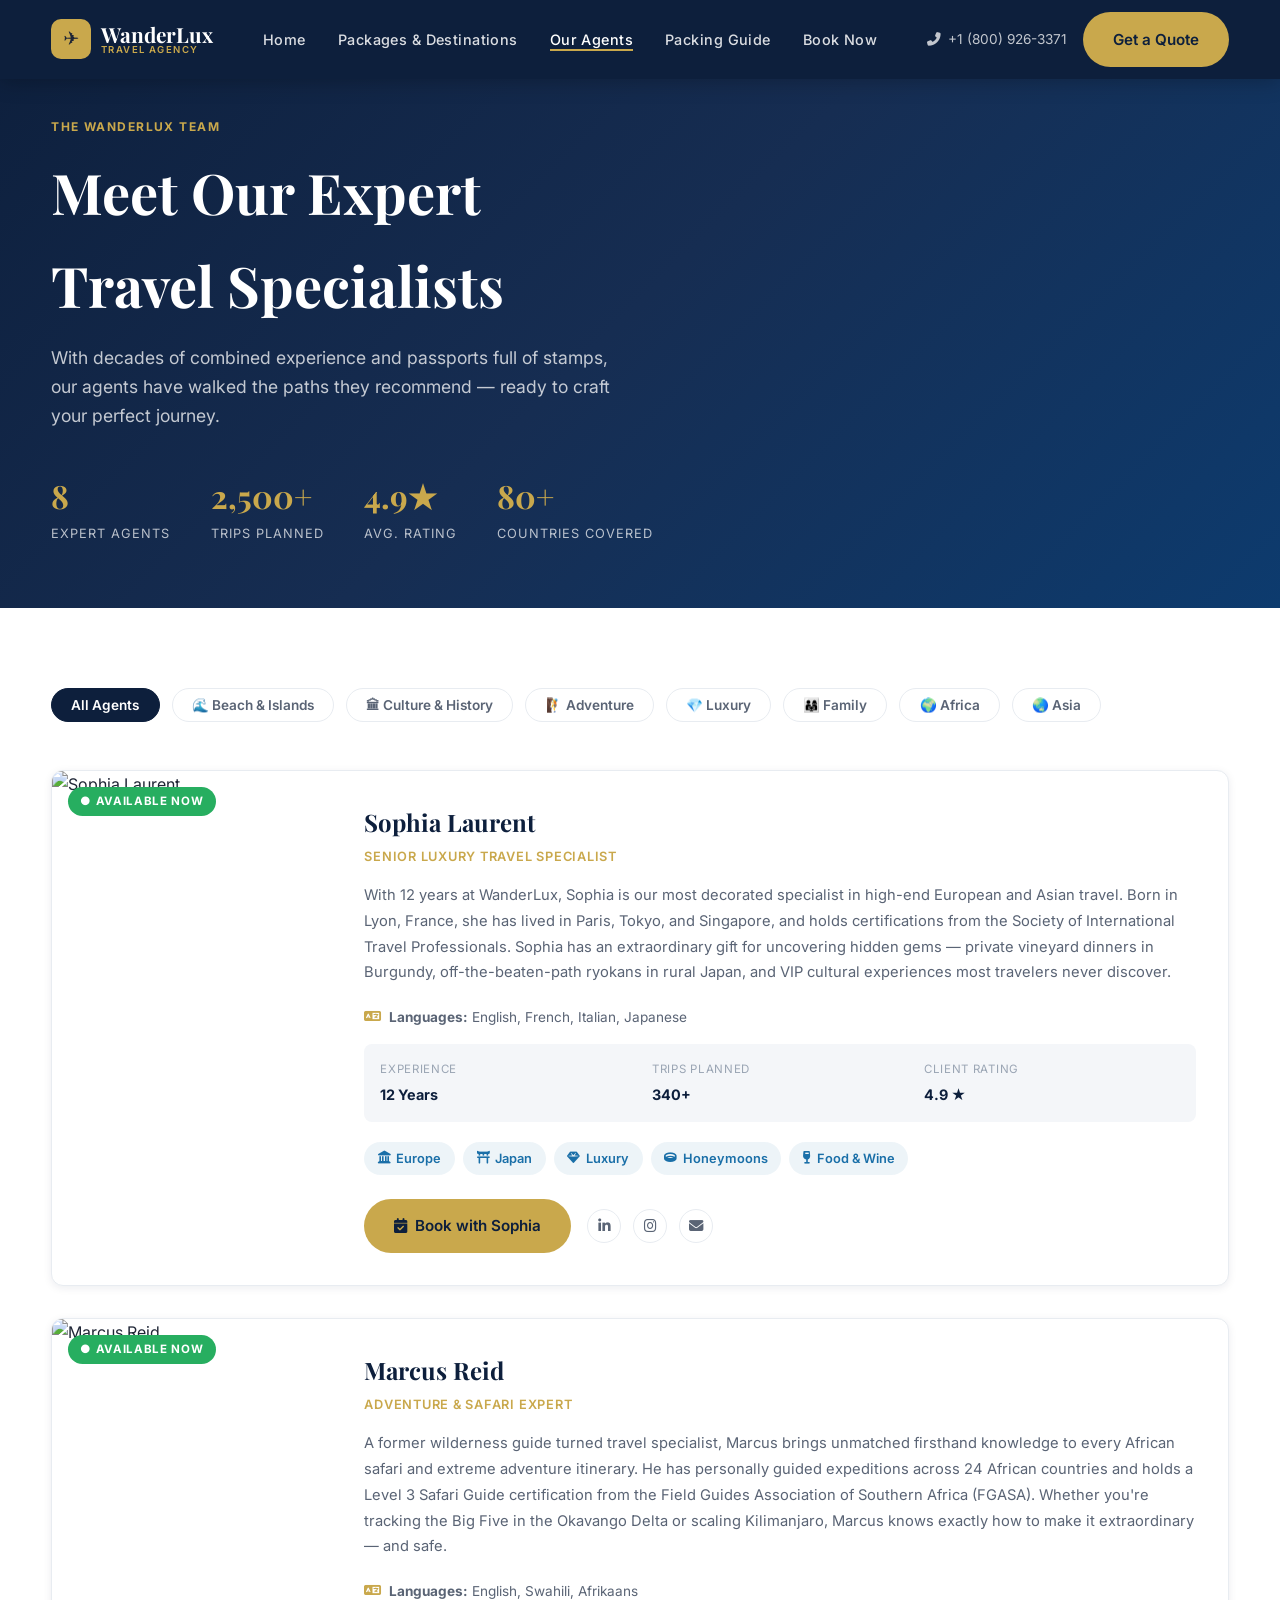
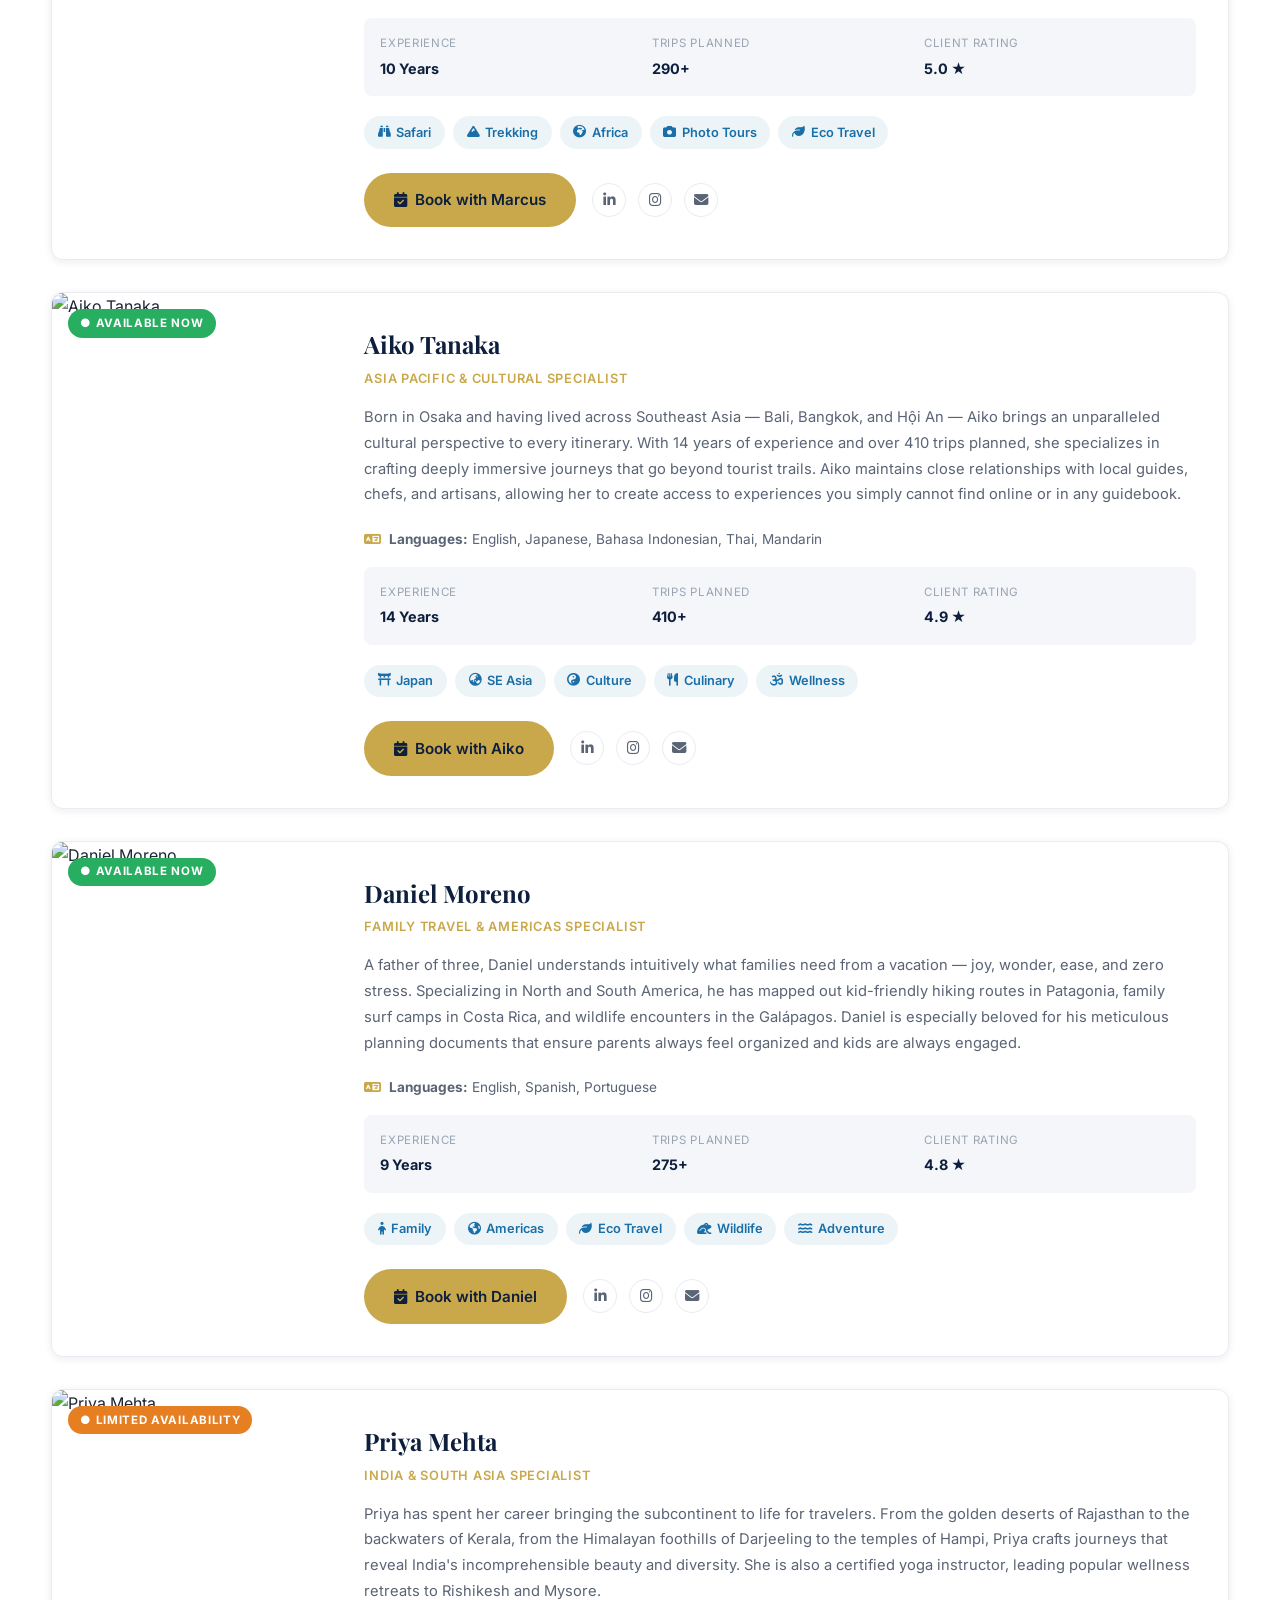
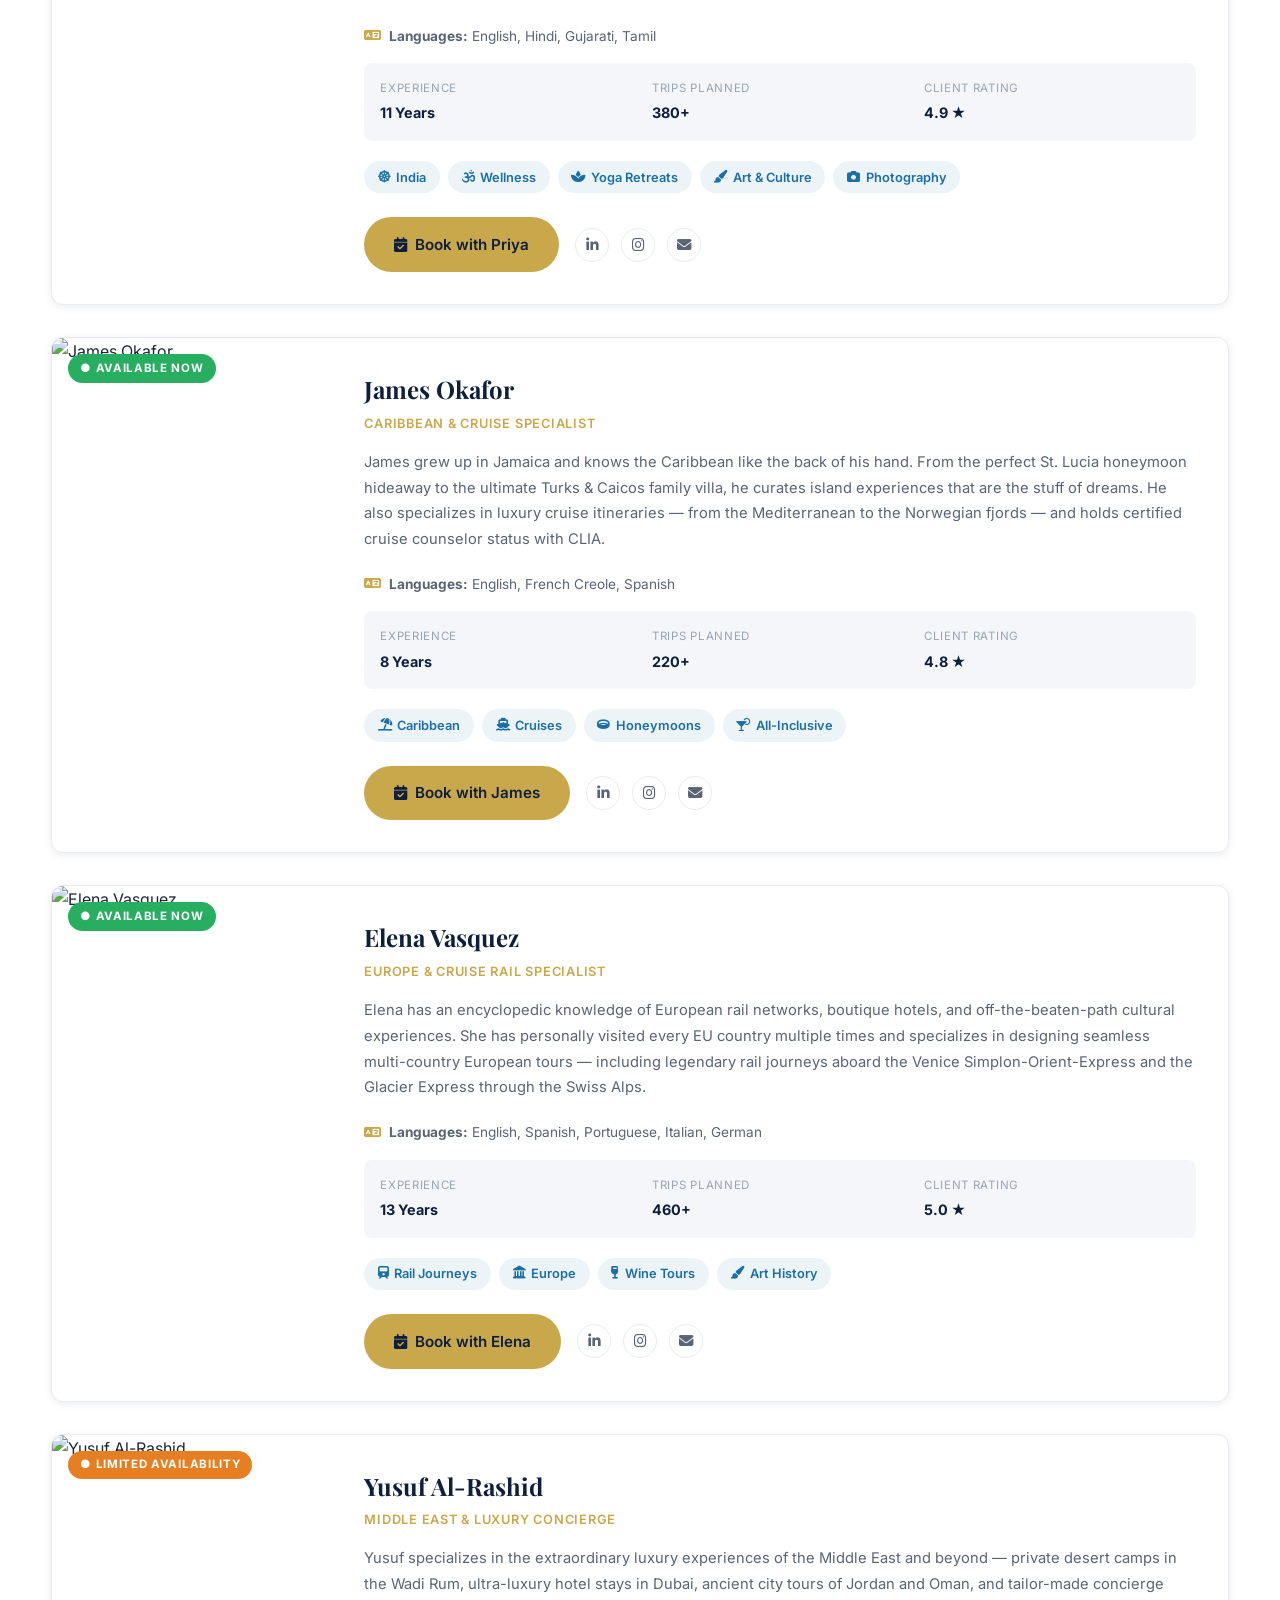
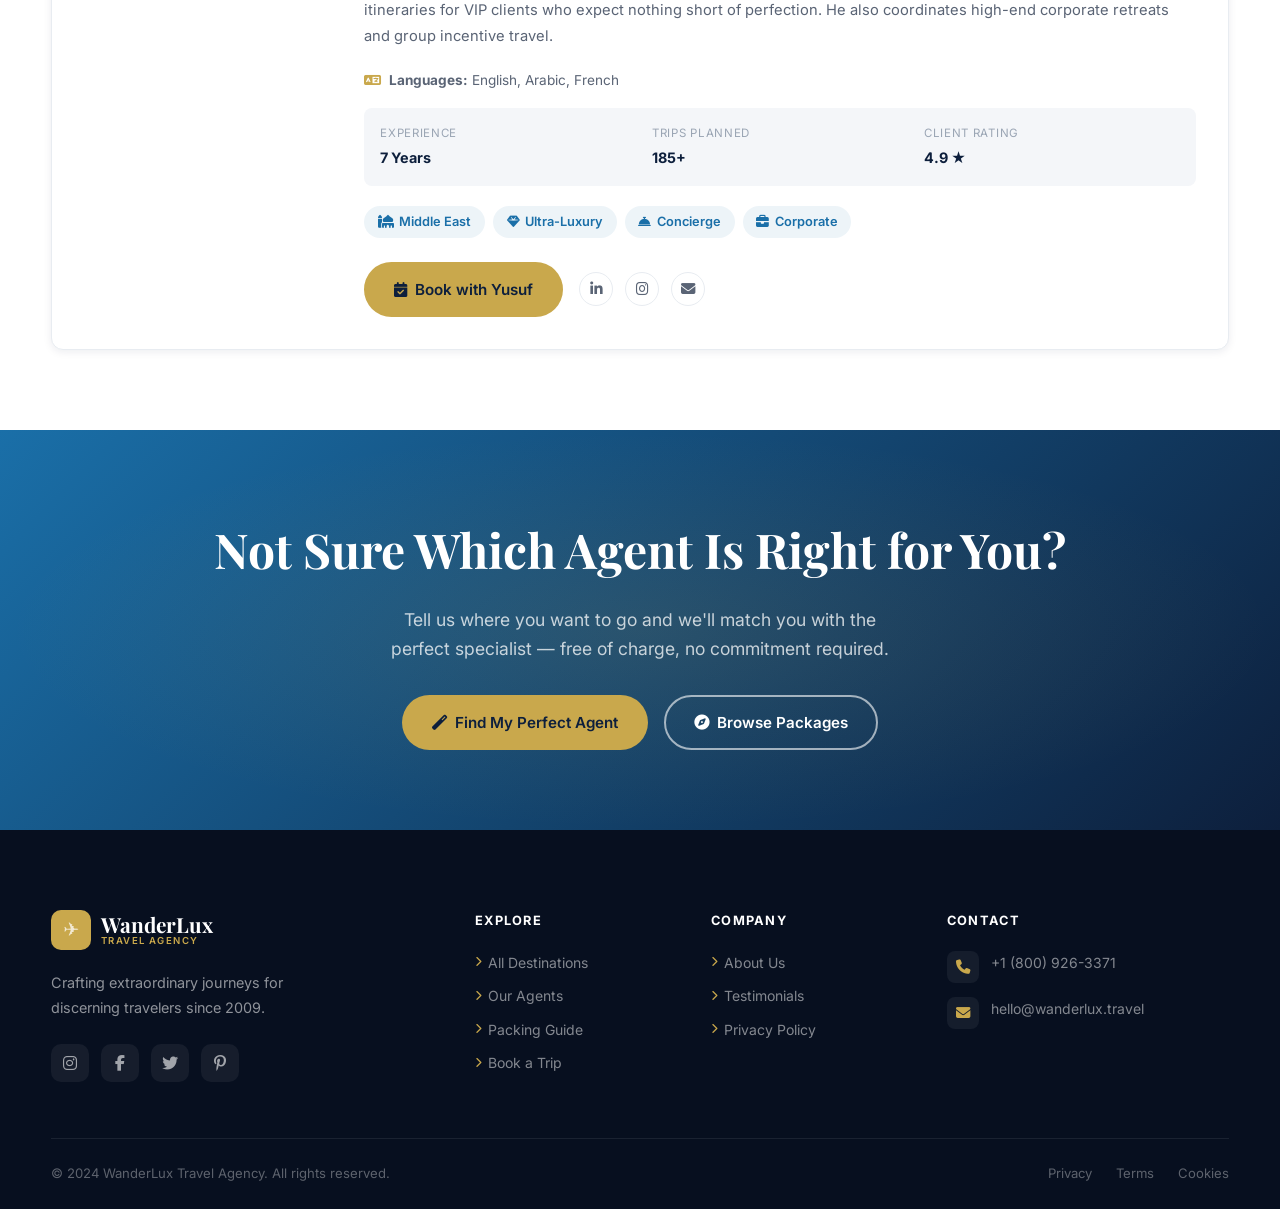
==== agents.html @ d0628a48 "Create agents.html" ====
<!DOCTYPE html>
<html lang="en">
<head>
  <meta charset="UTF-8" />
  <meta name="viewport" content="width=device-width, initial-scale=1.0" />
  <title>Our Travel Agents — WanderLux Travel</title>
  <link rel="preconnect" href="https://fonts.googleapis.com" />
  <link rel="preconnect" href="https://fonts.gstatic.com" crossorigin />
  <link href="https://fonts.googleapis.com/css2?family=Playfair+Display:wght@600;700;800&family=Inter:wght@400;500;600;700&display=swap" rel="stylesheet" />
  <link rel="stylesheet" href="https://cdnjs.cloudflare.com/ajax/libs/font-awesome/6.5.0/css/all.min.css" />
  <link rel="stylesheet" href="styles.css" />
  <style>
    .agents-page-hero {
      background: linear-gradient(135deg, var(--navy) 0%, var(--navy-mid) 50%, #0d3b6e 100%);
      padding: 7rem 0 4rem;
      position: relative;
      overflow: hidden;
    }
    .agents-page-hero::before {
      content: '';
      position: absolute;
      inset: 0;
      background: url('https://images.unsplash.com/photo-1529156069898-49953e39b3ac?w=1800&q=40') center/cover;
      opacity: .08;
    }
    .agents-page-hero .container { position: relative; z-index: 2; }
    .agents-page-hero h1 {
      font-family: var(--font-head);
      font-size: clamp(2.2rem, 5vw, 3.5rem);
      color: var(--white);
      margin-bottom: .75rem;
    }
    .agents-page-hero p {
      color: rgba(255,255,255,.75);
      font-size: 1.1rem;
      max-width: 560px;
    }
    .agent-card-full {
      background: var(--white);
      border-radius: var(--radius);
      overflow: hidden;
      box-shadow: var(--shadow-sm);
      border: 1px solid var(--gray-200);
      display: grid;
      grid-template-columns: 280px 1fr;
      transition: var(--transition);
    }
    .agent-card-full:hover {
      box-shadow: var(--shadow-lg);
      border-color: transparent;
    }
    .agent-card-img {
      position: relative;
      overflow: hidden;
    }
    .agent-card-img img {
      width: 100%;
      height: 100%;
      object-fit: cover;
    }
    .agent-card-img .availability {
      position: absolute;
      top: 1rem;
      left: 1rem;
      background: #27ae60;
      color: var(--white);
      font-size: .72rem;
      font-weight: 700;
      padding: .3rem .75rem;
      border-radius: 50px;
      letter-spacing: .06em;
      text-transform: uppercase;
    }
    .agent-card-content {
      padding: 2rem;
      display: flex;
      flex-direction: column;
    }
    .agent-card-content .agent-name {
      font-family: var(--font-head);
      font-size: 1.5rem;
      color: var(--navy);
      margin-bottom: .2rem;
      text-align: left;
    }
    .agent-card-content .agent-role {
      text-align: left;
      margin-bottom: 1rem;
    }
    .agent-bio-full {
      font-size: .92rem;
      color: var(--gray-600);
      line-height: 1.75;
      margin-bottom: 1.25rem;
      flex: 1;
    }
    .agent-details {
      display: grid;
      grid-template-columns: repeat(3, 1fr);
      gap: 1rem;
      background: var(--gray-100);
      border-radius: var(--radius-sm);
      padding: 1rem;
      margin-bottom: 1.25rem;
    }
    .agent-detail .key {
      font-size: .72rem;
      color: var(--gray-400);
      text-transform: uppercase;
      letter-spacing: .06em;
      margin-bottom: .2rem;
    }
    .agent-detail .val {
      font-size: .9rem;
      font-weight: 700;
      color: var(--navy);
    }
    .agent-specialties {
      display: flex;
      flex-wrap: wrap;
      gap: .5rem;
      margin-bottom: 1.5rem;
    }
    .agent-specialty {
      display: flex;
      align-items: center;
      gap: .35rem;
      background: rgba(26,111,168,.08);
      color: var(--ocean);
      font-size: .8rem;
      font-weight: 600;
      padding: .35rem .85rem;
      border-radius: 50px;
    }
    .agent-actions {
      display: flex;
      gap: 1rem;
      align-items: center;
    }
    .agents-full-grid {
      display: flex;
      flex-direction: column;
      gap: 2rem;
    }
    .agent-languages {
      display: flex;
      align-items: center;
      gap: .5rem;
      font-size: .85rem;
      color: var(--gray-600);
      margin-bottom: 1rem;
    }
    .agent-languages i { color: var(--gold); }
    @media (max-width: 768px) {
      .agent-card-full { grid-template-columns: 1fr; }
      .agent-card-img { height: 240px; }
      .agent-details { grid-template-columns: repeat(2, 1fr); }
    }
  </style>
</head>
<body>

  <!-- NAV -->
  <nav id="navbar" class="scrolled">
    <div class="container">
      <div class="nav-inner">
        <a href="index.html" class="nav-logo">
          <div class="logo-icon">✈</div>
          <div class="logo-text">WanderLux <span>Travel Agency</span></div>
        </a>
        <ul class="nav-links" id="navLinks">
          <li><a href="index.html">Home</a></li>
          <li><a href="packages.html">Packages & Destinations</a></li>
          <li><a href="agents.html" class="active">Our Agents</a></li>
          <li><a href="packing-guide.html">Packing Guide</a></li>
          <li><a href="booking.html">Book Now</a></li>
        </ul>
        <div class="nav-cta">
          <span class="nav-phone"><i class="fas fa-phone-alt"></i> +1 (800) 926-3371</span>
          <a href="booking.html" class="btn btn-primary">Get a Quote</a>
        </div>
        <button class="hamburger" id="hamburger"><span></span><span></span><span></span></button>
      </div>
    </div>
  </nav>

  <!-- HERO -->
  <div class="agents-page-hero">
    <div class="container">
      <span class="section-label">The WanderLux Team</span>
      <h1>Meet Our Expert<br />Travel Specialists</h1>
      <p>With decades of combined experience and passports full of stamps, our agents have walked the paths they recommend — ready to craft your perfect journey.</p>
      <div style="display:flex; gap:2.5rem; margin-top:2.5rem; flex-wrap:wrap;">
        <div style="color:var(--white);">
          <div style="font-family:var(--font-head);font-size:2rem;font-weight:700;color:var(--gold);">8</div>
          <div style="font-size:.8rem;opacity:.7;text-transform:uppercase;letter-spacing:.08em;">Expert Agents</div>
        </div>
        <div style="color:var(--white);">
          <div style="font-family:var(--font-head);font-size:2rem;font-weight:700;color:var(--gold);">2,500+</div>
          <div style="font-size:.8rem;opacity:.7;text-transform:uppercase;letter-spacing:.08em;">Trips Planned</div>
        </div>
        <div style="color:var(--white);">
          <div style="font-family:var(--font-head);font-size:2rem;font-weight:700;color:var(--gold);">4.9★</div>
          <div style="font-size:.8rem;opacity:.7;text-transform:uppercase;letter-spacing:.08em;">Avg. Rating</div>
        </div>
        <div style="color:var(--white);">
          <div style="font-family:var(--font-head);font-size:2rem;font-weight:700;color:var(--gold);">80+</div>
          <div style="font-size:.8rem;opacity:.7;text-transform:uppercase;letter-spacing:.08em;">Countries Covered</div>
        </div>
      </div>
    </div>
  </div>

  <!-- AGENTS CONTENT -->
  <div class="page-content">
    <div class="container">

      <!-- Filter bar -->
      <div class="dest-filters" style="margin-bottom:3rem;">
        <button class="filter-btn active">All Agents</button>
        <button class="filter-btn">🌊 Beach & Islands</button>
        <button class="filter-btn">🏛 Culture & History</button>
        <button class="filter-btn">🧗 Adventure</button>
        <button class="filter-btn">💎 Luxury</button>
        <button class="filter-btn">👨‍👩‍👧 Family</button>
        <button class="filter-btn">🌍 Africa</button>
        <button class="filter-btn">🌏 Asia</button>
      </div>

      <div class="agents-full-grid">

        <!-- Agent 1: Sophia -->
        <div class="agent-card-full">
          <div class="agent-card-img">
            <img src="https://images.unsplash.com/photo-1580489944761-15a19d654956?w=500&q=80" alt="Sophia Laurent" loading="lazy" />
            <span class="availability">● Available Now</span>
          </div>
          <div class="agent-card-content">
            <h3 class="agent-name">Sophia Laurent</h3>
            <p class="agent-role">Senior Luxury Travel Specialist</p>
            <p class="agent-bio-full">
              With 12 years at WanderLux, Sophia is our most decorated specialist in high-end European and Asian travel. Born in Lyon, France, she has lived in Paris, Tokyo, and Singapore, and holds certifications from the Society of International Travel Professionals. Sophia has an extraordinary gift for uncovering hidden gems — private vineyard dinners in Burgundy, off-the-beaten-path ryokans in rural Japan, and VIP cultural experiences most travelers never discover.
            </p>
            <div class="agent-languages">
              <i class="fas fa-language"></i>
              <span><strong>Languages:</strong> English, French, Italian, Japanese</span>
            </div>
            <div class="agent-details">
              <div class="agent-detail"><div class="key">Experience</div><div class="val">12 Years</div></div>
              <div class="agent-detail"><div class="key">Trips Planned</div><div class="val">340+</div></div>
              <div class="agent-detail"><div class="key">Client Rating</div><div class="val">4.9 ★</div></div>
            </div>
            <div class="agent-specialties">
              <span class="agent-specialty"><i class="fas fa-landmark"></i> Europe</span>
              <span class="agent-specialty"><i class="fas fa-torii-gate"></i> Japan</span>
              <span class="agent-specialty"><i class="fas fa-gem"></i> Luxury</span>
              <span class="agent-specialty"><i class="fas fa-ring"></i> Honeymoons</span>
              <span class="agent-specialty"><i class="fas fa-wine-glass"></i> Food & Wine</span>
            </div>
            <div class="agent-actions">
              <a href="booking.html" class="btn btn-primary"><i class="fas fa-calendar-check"></i> Book with Sophia</a>
              <div class="agent-socials">
                <button class="social-btn"><i class="fab fa-linkedin-in"></i></button>
                <button class="social-btn"><i class="fab fa-instagram"></i></button>
                <button class="social-btn"><i class="fas fa-envelope"></i></button>
              </div>
            </div>
          </div>
        </div>

        <!-- Agent 2: Marcus -->
        <div class="agent-card-full">
          <div class="agent-card-img">
            <img src="https://images.unsplash.com/photo-1507003211169-0a1dd7228f2d?w=500&q=80" alt="Marcus Reid" loading="lazy" />
            <span class="availability">● Available Now</span>
          </div>
          <div class="agent-card-content">
            <h3 class="agent-name">Marcus Reid</h3>
            <p class="agent-role">Adventure & Safari Expert</p>
            <p class="agent-bio-full">
              A former wilderness guide turned travel specialist, Marcus brings unmatched firsthand knowledge to every African safari and extreme adventure itinerary. He has personally guided expeditions across 24 African countries and holds a Level 3 Safari Guide certification from the Field Guides Association of Southern Africa (FGASA). Whether you're tracking the Big Five in the Okavango Delta or scaling Kilimanjaro, Marcus knows exactly how to make it extraordinary — and safe.
            </p>
            <div class="agent-languages">
              <i class="fas fa-language"></i>
              <span><strong>Languages:</strong> English, Swahili, Afrikaans</span>
            </div>
            <div class="agent-details">
              <div class="agent-detail"><div class="key">Experience</div><div class="val">10 Years</div></div>
              <div class="agent-detail"><div class="key">Trips Planned</div><div class="val">290+</div></div>
              <div class="agent-detail"><div class="key">Client Rating</div><div class="val">5.0 ★</div></div>
            </div>
            <div class="agent-specialties">
              <span class="agent-specialty"><i class="fas fa-binoculars"></i> Safari</span>
              <span class="agent-specialty"><i class="fas fa-mountain"></i> Trekking</span>
              <span class="agent-specialty"><i class="fas fa-globe-africa"></i> Africa</span>
              <span class="agent-specialty"><i class="fas fa-camera"></i> Photo Tours</span>
              <span class="agent-specialty"><i class="fas fa-leaf"></i> Eco Travel</span>
            </div>
            <div class="agent-actions">
              <a href="booking.html" class="btn btn-primary"><i class="fas fa-calendar-check"></i> Book with Marcus</a>
              <div class="agent-socials">
                <button class="social-btn"><i class="fab fa-linkedin-in"></i></button>
                <button class="social-btn"><i class="fab fa-instagram"></i></button>
                <button class="social-btn"><i class="fas fa-envelope"></i></button>
              </div>
            </div>
          </div>
        </div>

        <!-- Agent 3: Aiko -->
        <div class="agent-card-full">
          <div class="agent-card-img">
            <img src="https://images.unsplash.com/photo-1534528741775-53994a69daeb?w=500&q=80" alt="Aiko Tanaka" loading="lazy" />
            <span class="availability">● Available Now</span>
          </div>
          <div class="agent-card-content">
            <h3 class="agent-name">Aiko Tanaka</h3>
            <p class="agent-role">Asia Pacific & Cultural Specialist</p>
            <p class="agent-bio-full">
              Born in Osaka and having lived across Southeast Asia — Bali, Bangkok, and Hội An — Aiko brings an unparalleled cultural perspective to every itinerary. With 14 years of experience and over 410 trips planned, she specializes in crafting deeply immersive journeys that go beyond tourist trails. Aiko maintains close relationships with local guides, chefs, and artisans, allowing her to create access to experiences you simply cannot find online or in any guidebook.
            </p>
            <div class="agent-languages">
              <i class="fas fa-language"></i>
              <span><strong>Languages:</strong> English, Japanese, Bahasa Indonesian, Thai, Mandarin</span>
            </div>
            <div class="agent-details">
              <div class="agent-detail"><div class="key">Experience</div><div class="val">14 Years</div></div>
              <div class="agent-detail"><div class="key">Trips Planned</div><div class="val">410+</div></div>
              <div class="agent-detail"><div class="key">Client Rating</div><div class="val">4.9 ★</div></div>
            </div>
            <div class="agent-specialties">
              <span class="agent-specialty"><i class="fas fa-torii-gate"></i> Japan</span>
              <span class="agent-specialty"><i class="fas fa-globe-asia"></i> SE Asia</span>
              <span class="agent-specialty"><i class="fas fa-yin-yang"></i> Culture</span>
              <span class="agent-specialty"><i class="fas fa-utensils"></i> Culinary</span>
              <span class="agent-specialty"><i class="fas fa-om"></i> Wellness</span>
            </div>
            <div class="agent-actions">
              <a href="booking.html" class="btn btn-primary"><i class="fas fa-calendar-check"></i> Book with Aiko</a>
              <div class="agent-socials">
                <button class="social-btn"><i class="fab fa-linkedin-in"></i></button>
                <button class="social-btn"><i class="fab fa-instagram"></i></button>
                <button class="social-btn"><i class="fas fa-envelope"></i></button>
              </div>
            </div>
          </div>
        </div>

        <!-- Agent 4: Daniel -->
        <div class="agent-card-full">
          <div class="agent-card-img">
            <img src="https://images.unsplash.com/photo-1500648767791-00dcc994a43e?w=500&q=80" alt="Daniel Moreno" loading="lazy" />
            <span class="availability">● Available Now</span>
          </div>
          <div class="agent-card-content">
            <h3 class="agent-name">Daniel Moreno</h3>
            <p class="agent-role">Family Travel & Americas Specialist</p>
            <p class="agent-bio-full">
              A father of three, Daniel understands intuitively what families need from a vacation — joy, wonder, ease, and zero stress. Specializing in North and South America, he has mapped out kid-friendly hiking routes in Patagonia, family surf camps in Costa Rica, and wildlife encounters in the Galápagos. Daniel is especially beloved for his meticulous planning documents that ensure parents always feel organized and kids are always engaged.
            </p>
            <div class="agent-languages">
              <i class="fas fa-language"></i>
              <span><strong>Languages:</strong> English, Spanish, Portuguese</span>
            </div>
            <div class="agent-details">
              <div class="agent-detail"><div class="key">Experience</div><div class="val">9 Years</div></div>
              <div class="agent-detail"><div class="key">Trips Planned</div><div class="val">275+</div></div>
              <div class="agent-detail"><div class="key">Client Rating</div><div class="val">4.8 ★</div></div>
            </div>
            <div class="agent-specialties">
              <span class="agent-specialty"><i class="fas fa-child"></i> Family</span>
              <span class="agent-specialty"><i class="fas fa-globe-americas"></i> Americas</span>
              <span class="agent-specialty"><i class="fas fa-leaf"></i> Eco Travel</span>
              <span class="agent-specialty"><i class="fas fa-frog"></i> Wildlife</span>
              <span class="agent-specialty"><i class="fas fa-water"></i> Adventure</span>
            </div>
            <div class="agent-actions">
              <a href="booking.html" class="btn btn-primary"><i class="fas fa-calendar-check"></i> Book with Daniel</a>
              <div class="agent-socials">
                <button class="social-btn"><i class="fab fa-linkedin-in"></i></button>
                <button class="social-btn"><i class="fab fa-instagram"></i></button>
                <button class="social-btn"><i class="fas fa-envelope"></i></button>
              </div>
            </div>
          </div>
        </div>

        <!-- Agent 5: Priya -->
        <div class="agent-card-full">
          <div class="agent-card-img">
            <img src="https://images.unsplash.com/photo-1489424731084-a5d8b219a5bb?w=500&q=80" alt="Priya Mehta" loading="lazy" />
            <span class="availability" style="background:#e67e22;">● Limited Availability</span>
          </div>
          <div class="agent-card-content">
            <h3 class="agent-name">Priya Mehta</h3>
            <p class="agent-role">India & South Asia Specialist</p>
            <p class="agent-bio-full">
              Priya has spent her career bringing the subcontinent to life for travelers. From the golden deserts of Rajasthan to the backwaters of Kerala, from the Himalayan foothills of Darjeeling to the temples of Hampi, Priya crafts journeys that reveal India's incomprehensible beauty and diversity. She is also a certified yoga instructor, leading popular wellness retreats to Rishikesh and Mysore.
            </p>
            <div class="agent-languages">
              <i class="fas fa-language"></i>
              <span><strong>Languages:</strong> English, Hindi, Gujarati, Tamil</span>
            </div>
            <div class="agent-details">
              <div class="agent-detail"><div class="key">Experience</div><div class="val">11 Years</div></div>
              <div class="agent-detail"><div class="key">Trips Planned</div><div class="val">380+</div></div>
              <div class="agent-detail"><div class="key">Client Rating</div><div class="val">4.9 ★</div></div>
            </div>
            <div class="agent-specialties">
              <span class="agent-specialty"><i class="fas fa-dharmachakra"></i> India</span>
              <span class="agent-specialty"><i class="fas fa-om"></i> Wellness</span>
              <span class="agent-specialty"><i class="fas fa-spa"></i> Yoga Retreats</span>
              <span class="agent-specialty"><i class="fas fa-paint-brush"></i> Art & Culture</span>
              <span class="agent-specialty"><i class="fas fa-camera"></i> Photography</span>
            </div>
            <div class="agent-actions">
              <a href="booking.html" class="btn btn-primary"><i class="fas fa-calendar-check"></i> Book with Priya</a>
              <div class="agent-socials">
                <button class="social-btn"><i class="fab fa-linkedin-in"></i></button>
                <button class="social-btn"><i class="fab fa-instagram"></i></button>
                <button class="social-btn"><i class="fas fa-envelope"></i></button>
              </div>
            </div>
          </div>
        </div>

        <!-- Agent 6: James -->
        <div class="agent-card-full">
          <div class="agent-card-img">
            <img src="https://images.unsplash.com/photo-1506794778202-cad84cf45f1d?w=500&q=80" alt="James Okafor" loading="lazy" />
            <span class="availability">● Available Now</span>
          </div>
          <div class="agent-card-content">
            <h3 class="agent-name">James Okafor</h3>
            <p class="agent-role">Caribbean & Cruise Specialist</p>
            <p class="agent-bio-full">
              James grew up in Jamaica and knows the Caribbean like the back of his hand. From the perfect St. Lucia honeymoon hideaway to the ultimate Turks & Caicos family villa, he curates island experiences that are the stuff of dreams. He also specializes in luxury cruise itineraries — from the Mediterranean to the Norwegian fjords — and holds certified cruise counselor status with CLIA.
            </p>
            <div class="agent-languages">
              <i class="fas fa-language"></i>
              <span><strong>Languages:</strong> English, French Creole, Spanish</span>
            </div>
            <div class="agent-details">
              <div class="agent-detail"><div class="key">Experience</div><div class="val">8 Years</div></div>
              <div class="agent-detail"><div class="key">Trips Planned</div><div class="val">220+</div></div>
              <div class="agent-detail"><div class="key">Client Rating</div><div class="val">4.8 ★</div></div>
            </div>
            <div class="agent-specialties">
              <span class="agent-specialty"><i class="fas fa-umbrella-beach"></i> Caribbean</span>
              <span class="agent-specialty"><i class="fas fa-ship"></i> Cruises</span>
              <span class="agent-specialty"><i class="fas fa-ring"></i> Honeymoons</span>
              <span class="agent-specialty"><i class="fas fa-cocktail"></i> All-Inclusive</span>
            </div>
            <div class="agent-actions">
              <a href="booking.html" class="btn btn-primary"><i class="fas fa-calendar-check"></i> Book with James</a>
              <div class="agent-socials">
                <button class="social-btn"><i class="fab fa-linkedin-in"></i></button>
                <button class="social-btn"><i class="fab fa-instagram"></i></button>
                <button class="social-btn"><i class="fas fa-envelope"></i></button>
              </div>
            </div>
          </div>
        </div>

        <!-- Agent 7: Elena -->
        <div class="agent-card-full">
          <div class="agent-card-img">
            <img src="https://images.unsplash.com/photo-1544005313-94ddf0286df2?w=500&q=80" alt="Elena Vasquez" loading="lazy" />
            <span class="availability">● Available Now</span>
          </div>
          <div class="agent-card-content">
            <h3 class="agent-name">Elena Vasquez</h3>
            <p class="agent-role">Europe & Cruise Rail Specialist</p>
            <p class="agent-bio-full">
              Elena has an encyclopedic knowledge of European rail networks, boutique hotels, and off-the-beaten-path cultural experiences. She has personally visited every EU country multiple times and specializes in designing seamless multi-country European tours — including legendary rail journeys aboard the Venice Simplon-Orient-Express and the Glacier Express through the Swiss Alps.
            </p>
            <div class="agent-languages">
              <i class="fas fa-language"></i>
              <span><strong>Languages:</strong> English, Spanish, Portuguese, Italian, German</span>
            </div>
            <div class="agent-details">
              <div class="agent-detail"><div class="key">Experience</div><div class="val">13 Years</div></div>
              <div class="agent-detail"><div class="key">Trips Planned</div><div class="val">460+</div></div>
              <div class="agent-detail"><div class="key">Client Rating</div><div class="val">5.0 ★</div></div>
            </div>
            <div class="agent-specialties">
              <span class="agent-specialty"><i class="fas fa-train"></i> Rail Journeys</span>
              <span class="agent-specialty"><i class="fas fa-landmark"></i> Europe</span>
              <span class="agent-specialty"><i class="fas fa-wine-glass"></i> Wine Tours</span>
              <span class="agent-specialty"><i class="fas fa-paint-brush"></i> Art History</span>
            </div>
            <div class="agent-actions">
              <a href="booking.html" class="btn btn-primary"><i class="fas fa-calendar-check"></i> Book with Elena</a>
              <div class="agent-socials">
                <button class="social-btn"><i class="fab fa-linkedin-in"></i></button>
                <button class="social-btn"><i class="fab fa-instagram"></i></button>
                <button class="social-btn"><i class="fas fa-envelope"></i></button>
              </div>
            </div>
          </div>
        </div>

        <!-- Agent 8: Yusuf -->
        <div class="agent-card-full">
          <div class="agent-card-img">
            <img src="https://images.unsplash.com/photo-1472099645785-5658abf4ff4e?w=500&q=80" alt="Yusuf Al-Rashid" loading="lazy" />
            <span class="availability" style="background:#e67e22;">● Limited Availability</span>
          </div>
          <div class="agent-card-content">
            <h3 class="agent-name">Yusuf Al-Rashid</h3>
            <p class="agent-role">Middle East & Luxury Concierge</p>
            <p class="agent-bio-full">
              Yusuf specializes in the extraordinary luxury experiences of the Middle East and beyond — private desert camps in the Wadi Rum, ultra-luxury hotel stays in Dubai, ancient city tours of Jordan and Oman, and tailor-made concierge itineraries for VIP clients who expect nothing short of perfection. He also coordinates high-end corporate retreats and group incentive travel.
            </p>
            <div class="agent-languages">
              <i class="fas fa-language"></i>
              <span><strong>Languages:</strong> English, Arabic, French</span>
            </div>
            <div class="agent-details">
              <div class="agent-detail"><div class="key">Experience</div><div class="val">7 Years</div></div>
              <div class="agent-detail"><div class="key">Trips Planned</div><div class="val">185+</div></div>
              <div class="agent-detail"><div class="key">Client Rating</div><div class="val">4.9 ★</div></div>
            </div>
            <div class="agent-specialties">
              <span class="agent-specialty"><i class="fas fa-mosque"></i> Middle East</span>
              <span class="agent-specialty"><i class="fas fa-gem"></i> Ultra-Luxury</span>
              <span class="agent-specialty"><i class="fas fa-concierge-bell"></i> Concierge</span>
              <span class="agent-specialty"><i class="fas fa-briefcase"></i> Corporate</span>
            </div>
            <div class="agent-actions">
              <a href="booking.html" class="btn btn-primary"><i class="fas fa-calendar-check"></i> Book with Yusuf</a>
              <div class="agent-socials">
                <button class="social-btn"><i class="fab fa-linkedin-in"></i></button>
                <button class="social-btn"><i class="fab fa-instagram"></i></button>
                <button class="social-btn"><i class="fas fa-envelope"></i></button>
              </div>
            </div>
          </div>
        </div>

      </div>
    </div>
  </div>

  <!-- CTA -->
  <div class="cta-banner">
    <div class="container">
      <h2>Not Sure Which Agent Is Right for You?</h2>
      <p>Tell us where you want to go and we'll match you with the perfect specialist — free of charge, no commitment required.</p>
      <div class="btn-row">
        <a href="booking.html" class="btn btn-primary"><i class="fas fa-magic"></i> Find My Perfect Agent</a>
        <a href="packages.html" class="btn btn-outline-white"><i class="fas fa-compass"></i> Browse Packages</a>
      </div>
    </div>
  </div>

  <!-- FOOTER -->
  <footer>
    <div class="container">
      <div class="footer-grid">
        <div class="footer-brand">
          <a href="index.html" class="nav-logo">
            <div class="logo-icon">✈</div>
            <div class="logo-text">WanderLux <span>Travel Agency</span></div>
          </a>
          <p>Crafting extraordinary journeys for discerning travelers since 2009.</p>
          <div class="footer-socials">
            <a href="#" class="footer-social"><i class="fab fa-instagram"></i></a>
            <a href="#" class="footer-social"><i class="fab fa-facebook-f"></i></a>
            <a href="#" class="footer-social"><i class="fab fa-twitter"></i></a>
            <a href="#" class="footer-social"><i class="fab fa-pinterest-p"></i></a>
          </div>
        </div>
        <div class="footer-col"><h4>Explore</h4>
          <ul class="footer-links">
            <li><a href="packages.html"><i class="fas fa-chevron-right" style="font-size:.65rem;color:var(--gold)"></i> All Destinations</a></li>
            <li><a href="agents.html"><i class="fas fa-chevron-right" style="font-size:.65rem;color:var(--gold)"></i> Our Agents</a></li>
            <li><a href="packing-guide.html"><i class="fas fa-chevron-right" style="font-size:.65rem;color:var(--gold)"></i> Packing Guide</a></li>
            <li><a href="booking.html"><i class="fas fa-chevron-right" style="font-size:.65rem;color:var(--gold)"></i> Book a Trip</a></li>
          </ul>
        </div>
        <div class="footer-col"><h4>Company</h4>
          <ul class="footer-links">
            <li><a href="index.html#about"><i class="fas fa-chevron-right" style="font-size:.65rem;color:var(--gold)"></i> About Us</a></li>
            <li><a href="index.html#testimonials"><i class="fas fa-chevron-right" style="font-size:.65rem;color:var(--gold)"></i> Testimonials</a></li>
            <li><a href="#"><i class="fas fa-chevron-right" style="font-size:.65rem;color:var(--gold)"></i> Privacy Policy</a></li>
          </ul>
        </div>
        <div class="footer-col"><h4>Contact</h4>
          <div class="footer-contact-item"><div class="ci"><i class="fas fa-phone"></i></div><span>+1 (800) 926-3371</span></div>
          <div class="footer-contact-item"><div class="ci"><i class="fas fa-envelope"></i></div><span>hello@wanderlux.travel</span></div>
        </div>
      </div>
      <div class="footer-bottom">
        <p>© 2024 WanderLux Travel Agency. All rights reserved.</p>
        <div class="footer-bottom-links"><a href="#">Privacy</a><a href="#">Terms</a><a href="#">Cookies</a></div>
      </div>
    </div>
  </footer>

  <script src="script.js"></script>
</body>
</html>
---- styles.css ----
/* ============================================================
   WANDERLUX TRAVEL — Global Stylesheet
   ============================================================ */

/* ── Variables ─────────────────────────────────────────────── */
:root {
  --navy:       #0d1f3c;
  --navy-mid:   #162d52;
  --ocean:      #1a6fa8;
  --ocean-light:#2389cf;
  --gold:       #c9a84c;
  --gold-light: #e2c06b;
  --cream:      #fdf8f0;
  --white:      #ffffff;
  --gray-100:   #f4f6f9;
  --gray-200:   #e8ecf1;
  --gray-400:   #9aa5b4;
  --gray-600:   #5a6475;
  --gray-800:   #2c3344;
  --text:       #1e2535;
  --radius:     12px;
  --radius-sm:  8px;
  --shadow-sm:  0 2px 8px rgba(13,31,60,.08);
  --shadow:     0 6px 24px rgba(13,31,60,.12);
  --shadow-lg:  0 16px 48px rgba(13,31,60,.18);
  --transition: .3s cubic-bezier(.4,0,.2,1);
  --font-head:  'Playfair Display', Georgia, serif;
  --font-body:  'Inter', system-ui, sans-serif;
}

/* ── Reset & Base ───────────────────────────────────────────── */
*, *::before, *::after { box-sizing: border-box; margin: 0; padding: 0; }

html { scroll-behavior: smooth; font-size: 16px; }

body {
  font-family: var(--font-body);
  color: var(--text);
  background: var(--white);
  line-height: 1.65;
  -webkit-font-smoothing: antialiased;
}

img { display: block; max-width: 100%; height: auto; }
a  { color: inherit; text-decoration: none; }
ul { list-style: none; }
button { cursor: pointer; font-family: inherit; }
input, select, textarea { font-family: inherit; }

.container {
  width: min(1200px, 92%);
  margin-inline: auto;
}

/* ── Typography helpers ─────────────────────────────────────── */
.section-label {
  display: inline-block;
  font-size: .75rem;
  font-weight: 700;
  letter-spacing: .12em;
  text-transform: uppercase;
  color: var(--gold);
  margin-bottom: .6rem;
}

.section-title {
  font-family: var(--font-head);
  font-size: clamp(1.75rem, 3.5vw, 2.6rem);
  font-weight: 700;
  color: var(--navy);
  line-height: 1.2;
}

.section-title span { color: var(--gold); }

.section-sub {
  font-size: 1.05rem;
  color: var(--gray-600);
  max-width: 560px;
  margin-top: .75rem;
}

.section-header {
  margin-bottom: 3rem;
}

.section-header.centered {
  text-align: center;
}

.section-header.centered .section-sub {
  margin-inline: auto;
}

/* ── Buttons ────────────────────────────────────────────────── */
.btn {
  display: inline-flex;
  align-items: center;
  gap: .5rem;
  padding: .8rem 1.75rem;
  border-radius: 50px;
  font-size: .95rem;
  font-weight: 600;
  border: 2px solid transparent;
  transition: var(--transition);
  white-space: nowrap;
}

.btn-primary {
  background: var(--gold);
  color: var(--navy);
}
.btn-primary:hover {
  background: var(--gold-light);
  transform: translateY(-2px);
  box-shadow: 0 8px 24px rgba(201,168,76,.35);
}

.btn-outline-white {
  border-color: rgba(255,255,255,.6);
  color: var(--white);
  background: transparent;
}
.btn-outline-white:hover {
  background: rgba(255,255,255,.12);
  border-color: var(--white);
}

.btn-outline-navy {
  border-color: var(--navy);
  color: var(--navy);
  background: transparent;
}
.btn-outline-navy:hover {
  background: var(--navy);
  color: var(--white);
}

.btn-ocean {
  background: var(--ocean);
  color: var(--white);
}
.btn-ocean:hover {
  background: var(--ocean-light);
  transform: translateY(-2px);
  box-shadow: 0 8px 24px rgba(26,111,168,.35);
}

/* ── Navigation ─────────────────────────────────────────────── */
#navbar {
  position: fixed;
  top: 0;
  left: 0;
  right: 0;
  z-index: 1000;
  padding: 1.1rem 0;
  transition: var(--transition);
}

#navbar.transparent {
  background: transparent;
}

#navbar.scrolled {
  background: var(--navy);
  box-shadow: 0 2px 20px rgba(0,0,0,.25);
  padding: .75rem 0;
}

.nav-inner {
  display: flex;
  align-items: center;
  justify-content: space-between;
  gap: 2rem;
}

.nav-logo {
  display: flex;
  align-items: center;
  gap: .6rem;
  flex-shrink: 0;
}

.nav-logo .logo-icon {
  width: 40px;
  height: 40px;
  background: var(--gold);
  border-radius: 10px;
  display: grid;
  place-items: center;
  font-size: 1.2rem;
}

.nav-logo .logo-text {
  font-family: var(--font-head);
  font-size: 1.3rem;
  font-weight: 700;
  color: var(--white);
  line-height: 1.1;
}

.nav-logo .logo-text span {
  display: block;
  font-size: .6rem;
  font-family: var(--font-body);
  letter-spacing: .15em;
  text-transform: uppercase;
  color: var(--gold);
  font-weight: 600;
}

.nav-links {
  display: flex;
  align-items: center;
  gap: 2rem;
}

.nav-links a {
  color: rgba(255,255,255,.85);
  font-size: .9rem;
  font-weight: 500;
  letter-spacing: .03em;
  transition: color var(--transition);
  position: relative;
  padding-bottom: 3px;
}

.nav-links a::after {
  content: '';
  position: absolute;
  bottom: 0;
  left: 0;
  width: 0;
  height: 2px;
  background: var(--gold);
  transition: width var(--transition);
}

.nav-links a:hover,
.nav-links a.active {
  color: var(--white);
}

.nav-links a:hover::after,
.nav-links a.active::after {
  width: 100%;
}

.nav-cta {
  display: flex;
  align-items: center;
  gap: 1rem;
}

.nav-phone {
  color: rgba(255,255,255,.75);
  font-size: .85rem;
  display: flex;
  align-items: center;
  gap: .4rem;
}

.hamburger {
  display: none;
  flex-direction: column;
  gap: 5px;
  padding: 4px;
  background: none;
  border: none;
}

.hamburger span {
  display: block;
  width: 24px;
  height: 2px;
  background: var(--white);
  transition: var(--transition);
  border-radius: 2px;
}

/* ── Hero / Banner ──────────────────────────────────────────── */
#hero {
  position: relative;
  min-height: 100vh;
  display: flex;
  align-items: center;
  overflow: hidden;
}

.hero-bg {
  position: absolute;
  inset: 0;
  background:
    linear-gradient(135deg, rgba(13,31,60,.88) 0%, rgba(22,45,82,.72) 50%, rgba(26,111,168,.5) 100%),
    url('https://images.unsplash.com/photo-1506929562872-bb421503ef21?w=1800&q=80') center/cover no-repeat;
}

.hero-bg::after {
  content: '';
  position: absolute;
  inset: 0;
  background: radial-gradient(ellipse at 60% 50%, rgba(201,168,76,.08) 0%, transparent 70%);
}

.hero-content {
  position: relative;
  z-index: 2;
  padding: 7rem 0 5rem;
  max-width: 720px;
}

.hero-badge {
  display: inline-flex;
  align-items: center;
  gap: .5rem;
  background: rgba(201,168,76,.15);
  border: 1px solid rgba(201,168,76,.3);
  color: var(--gold);
  font-size: .8rem;
  font-weight: 600;
  letter-spacing: .08em;
  text-transform: uppercase;
  padding: .4rem 1rem;
  border-radius: 50px;
  margin-bottom: 1.5rem;
}

.hero-title {
  font-family: var(--font-head);
  font-size: clamp(2.4rem, 6vw, 4.5rem);
  font-weight: 800;
  color: var(--white);
  line-height: 1.1;
  margin-bottom: 1.4rem;
}

.hero-title .accent { color: var(--gold); }

.hero-sub {
  font-size: clamp(1rem, 1.8vw, 1.2rem);
  color: rgba(255,255,255,.8);
  max-width: 520px;
  margin-bottom: 2.5rem;
  line-height: 1.7;
}

.hero-actions {
  display: flex;
  flex-wrap: wrap;
  gap: 1rem;
  margin-bottom: 3.5rem;
}

.hero-stats {
  display: flex;
  gap: 2.5rem;
  flex-wrap: wrap;
}

.hero-stat {
  text-align: left;
}

.hero-stat .num {
  font-family: var(--font-head);
  font-size: 2rem;
  font-weight: 700;
  color: var(--white);
  line-height: 1;
}

.hero-stat .num span {
  color: var(--gold);
}

.hero-stat .lbl {
  font-size: .8rem;
  color: rgba(255,255,255,.6);
  text-transform: uppercase;
  letter-spacing: .08em;
  margin-top: .25rem;
}

.hero-scroll {
  position: absolute;
  bottom: 2rem;
  left: 50%;
  transform: translateX(-50%);
  display: flex;
  flex-direction: column;
  align-items: center;
  gap: .4rem;
  color: rgba(255,255,255,.5);
  font-size: .75rem;
  letter-spacing: .08em;
  text-transform: uppercase;
  animation: bounce 2s infinite;
}

.hero-scroll::before {
  content: '';
  width: 1px;
  height: 40px;
  background: linear-gradient(transparent, rgba(255,255,255,.4));
}

@keyframes bounce {
  0%, 100% { transform: translateX(-50%) translateY(0); }
  50%       { transform: translateX(-50%) translateY(6px); }
}

/* ── Search Bar ─────────────────────────────────────────────── */
.search-bar-wrapper {
  background: var(--white);
  border-radius: var(--radius);
  box-shadow: var(--shadow-lg);
  padding: 1.5rem 2rem;
  margin-top: -3rem;
  position: relative;
  z-index: 10;
}

.search-bar-inner {
  display: grid;
  grid-template-columns: 1fr 1fr 1fr auto;
  gap: 1rem;
  align-items: end;
}

.search-field label {
  display: block;
  font-size: .75rem;
  font-weight: 700;
  letter-spacing: .06em;
  text-transform: uppercase;
  color: var(--gray-400);
  margin-bottom: .4rem;
}

.search-field input,
.search-field select {
  width: 100%;
  border: 1.5px solid var(--gray-200);
  border-radius: var(--radius-sm);
  padding: .7rem 1rem;
  font-size: .95rem;
  color: var(--text);
  transition: border-color var(--transition);
  background: var(--gray-100);
}

.search-field input:focus,
.search-field select:focus {
  outline: none;
  border-color: var(--ocean);
  background: var(--white);
}

/* ── About ──────────────────────────────────────────────────── */
#about {
  padding: 7rem 0;
}

.about-grid {
  display: grid;
  grid-template-columns: 1fr 1fr;
  gap: 5rem;
  align-items: center;
}

.about-images {
  position: relative;
}

.about-img-main {
  width: 85%;
  border-radius: var(--radius);
  box-shadow: var(--shadow-lg);
  aspect-ratio: 4/5;
  object-fit: cover;
  background: var(--gray-200);
  overflow: hidden;
}

.about-img-main img {
  width: 100%;
  height: 100%;
  object-fit: cover;
}

.about-img-accent {
  position: absolute;
  right: 0;
  bottom: -2rem;
  width: 55%;
  border-radius: var(--radius);
  box-shadow: var(--shadow-lg);
  border: 5px solid var(--white);
  aspect-ratio: 1;
  overflow: hidden;
}

.about-img-accent img {
  width: 100%;
  height: 100%;
  object-fit: cover;
}

.about-badge {
  position: absolute;
  top: 1.5rem;
  right: 1.5rem;
  background: var(--gold);
  color: var(--navy);
  padding: .9rem 1.2rem;
  border-radius: var(--radius);
  text-align: center;
  box-shadow: var(--shadow);
  z-index: 2;
}

.about-badge .years {
  font-family: var(--font-head);
  font-size: 2rem;
  font-weight: 800;
  line-height: 1;
}

.about-badge .label {
  font-size: .7rem;
  font-weight: 700;
  letter-spacing: .08em;
  text-transform: uppercase;
  opacity: .8;
  margin-top: .2rem;
}

.about-features {
  display: grid;
  grid-template-columns: 1fr 1fr;
  gap: 1.25rem;
  margin: 2rem 0;
}

.feature-item {
  display: flex;
  align-items: flex-start;
  gap: .75rem;
}

.feature-icon {
  width: 38px;
  height: 38px;
  background: rgba(26,111,168,.1);
  border-radius: 10px;
  display: grid;
  place-items: center;
  font-size: 1rem;
  flex-shrink: 0;
  color: var(--ocean);
}

.feature-item h4 {
  font-size: .9rem;
  font-weight: 700;
  color: var(--navy);
}

.feature-item p {
  font-size: .8rem;
  color: var(--gray-600);
  margin-top: .15rem;
}

/* ── Destinations ───────────────────────────────────────────── */
#destinations {
  padding: 7rem 0;
  background: var(--gray-100);
}

.dest-filters {
  display: flex;
  flex-wrap: wrap;
  gap: .75rem;
  margin-bottom: 2.5rem;
}

.filter-btn {
  padding: .5rem 1.2rem;
  border-radius: 50px;
  border: 1.5px solid var(--gray-200);
  background: var(--white);
  color: var(--gray-600);
  font-size: .85rem;
  font-weight: 600;
  transition: var(--transition);
}

.filter-btn.active,
.filter-btn:hover {
  background: var(--navy);
  color: var(--white);
  border-color: var(--navy);
}

.dest-grid {
  display: grid;
  grid-template-columns: repeat(3, 1fr);
  gap: 1.75rem;
}

.dest-card {
  border-radius: var(--radius);
  overflow: hidden;
  background: var(--white);
  box-shadow: var(--shadow-sm);
  transition: var(--transition);
  cursor: pointer;
}

.dest-card:hover {
  transform: translateY(-6px);
  box-shadow: var(--shadow-lg);
}

.dest-img {
  position: relative;
  aspect-ratio: 4/3;
  overflow: hidden;
}

.dest-img img {
  width: 100%;
  height: 100%;
  object-fit: cover;
  transition: transform .6s ease;
}

.dest-card:hover .dest-img img {
  transform: scale(1.07);
}

.dest-tag {
  position: absolute;
  top: 1rem;
  left: 1rem;
  background: var(--gold);
  color: var(--navy);
  font-size: .72rem;
  font-weight: 700;
  letter-spacing: .08em;
  text-transform: uppercase;
  padding: .3rem .75rem;
  border-radius: 50px;
}

.dest-wishlist {
  position: absolute;
  top: 1rem;
  right: 1rem;
  width: 34px;
  height: 34px;
  background: rgba(255,255,255,.9);
  border-radius: 50%;
  display: grid;
  place-items: center;
  font-size: .9rem;
  color: var(--gray-400);
  border: none;
  transition: var(--transition);
}

.dest-wishlist:hover {
  color: #e74c3c;
  transform: scale(1.1);
}

.dest-body {
  padding: 1.4rem;
}

.dest-location {
  font-size: .8rem;
  color: var(--gold);
  font-weight: 600;
  letter-spacing: .04em;
  text-transform: uppercase;
  margin-bottom: .3rem;
  display: flex;
  align-items: center;
  gap: .3rem;
}

.dest-name {
  font-family: var(--font-head);
  font-size: 1.25rem;
  font-weight: 700;
  color: var(--navy);
  margin-bottom: .5rem;
}

.dest-desc {
  font-size: .875rem;
  color: var(--gray-600);
  line-height: 1.6;
  display: -webkit-box;
  -webkit-line-clamp: 2;
  -webkit-box-orient: vertical;
  overflow: hidden;
  margin-bottom: 1rem;
}

.dest-footer {
  display: flex;
  align-items: center;
  justify-content: space-between;
  padding-top: 1rem;
  border-top: 1px solid var(--gray-200);
}

.dest-price .from {
  font-size: .72rem;
  color: var(--gray-400);
  text-transform: uppercase;
  letter-spacing: .06em;
}

.dest-price .amount {
  font-family: var(--font-head);
  font-size: 1.4rem;
  font-weight: 700;
  color: var(--navy);
}

.dest-price .per {
  font-size: .75rem;
  color: var(--gray-400);
}

.dest-meta {
  display: flex;
  flex-direction: column;
  align-items: flex-end;
  gap: .2rem;
}

.dest-duration, .dest-rating {
  font-size: .8rem;
  color: var(--gray-600);
  display: flex;
  align-items: center;
  gap: .3rem;
}

.dest-rating .stars {
  color: var(--gold);
}

/* ── Featured Package banner ────────────────────────────────── */
.packages-hero {
  background: linear-gradient(135deg, var(--navy) 0%, var(--navy-mid) 50%, var(--ocean) 100%);
  padding: 5rem 0;
  position: relative;
  overflow: hidden;
}

.packages-hero::before {
  content: '';
  position: absolute;
  inset: 0;
  background: url('https://images.unsplash.com/photo-1476514525535-07fb3b4ae5f1?w=1800&q=60') center/cover;
  opacity: .12;
}

.packages-hero .container {
  position: relative;
  z-index: 2;
  display: flex;
  justify-content: space-between;
  align-items: center;
  gap: 2rem;
  flex-wrap: wrap;
}

.packages-hero-text h1 {
  font-family: var(--font-head);
  font-size: clamp(2rem, 4vw, 3rem);
  color: var(--white);
  margin-bottom: .75rem;
}

.packages-hero-text p {
  color: rgba(255,255,255,.75);
  font-size: 1.05rem;
  max-width: 480px;
}

/* ── Packages Grid ──────────────────────────────────────────── */
.pkg-grid {
  display: grid;
  grid-template-columns: repeat(auto-fill, minmax(340px, 1fr));
  gap: 2rem;
}

.pkg-card {
  background: var(--white);
  border-radius: var(--radius);
  overflow: hidden;
  box-shadow: var(--shadow-sm);
  transition: var(--transition);
  display: flex;
  flex-direction: column;
}

.pkg-card:hover {
  transform: translateY(-5px);
  box-shadow: var(--shadow-lg);
}

.pkg-img {
  position: relative;
  aspect-ratio: 16/9;
  overflow: hidden;
}

.pkg-img img {
  width: 100%;
  height: 100%;
  object-fit: cover;
  transition: transform .6s;
}

.pkg-card:hover .pkg-img img {
  transform: scale(1.06);
}

.pkg-ribbon {
  position: absolute;
  top: 1rem;
  left: 0;
  background: var(--ocean);
  color: var(--white);
  font-size: .72rem;
  font-weight: 700;
  text-transform: uppercase;
  letter-spacing: .08em;
  padding: .3rem .9rem .3rem .7rem;
  clip-path: polygon(0 0, 100% 0, calc(100% - 8px) 50%, 100% 100%, 0 100%);
  padding-right: 1.2rem;
}

.pkg-ribbon.hot { background: #e74c3c; }
.pkg-ribbon.new { background: #27ae60; }

.pkg-body {
  padding: 1.5rem;
  flex: 1;
  display: flex;
  flex-direction: column;
}

.pkg-country {
  font-size: .78rem;
  color: var(--gold);
  font-weight: 700;
  letter-spacing: .08em;
  text-transform: uppercase;
  margin-bottom: .3rem;
}

.pkg-title {
  font-family: var(--font-head);
  font-size: 1.3rem;
  color: var(--navy);
  font-weight: 700;
  margin-bottom: .6rem;
}

.pkg-desc {
  font-size: .875rem;
  color: var(--gray-600);
  line-height: 1.65;
  flex: 1;
  margin-bottom: 1.25rem;
}

.pkg-perks {
  display: flex;
  flex-wrap: wrap;
  gap: .5rem;
  margin-bottom: 1.25rem;
}

.pkg-perk {
  display: flex;
  align-items: center;
  gap: .3rem;
  font-size: .78rem;
  color: var(--gray-600);
  background: var(--gray-100);
  padding: .3rem .7rem;
  border-radius: 50px;
}

.pkg-footer {
  display: flex;
  align-items: center;
  justify-content: space-between;
  padding-top: 1.25rem;
  border-top: 1px solid var(--gray-200);
}

.pkg-price .from { font-size: .72rem; color: var(--gray-400); text-transform: uppercase; letter-spacing: .05em; }
.pkg-price .amount { font-family: var(--font-head); font-size: 1.5rem; font-weight: 700; color: var(--navy); }
.pkg-price .per { font-size: .75rem; color: var(--gray-400); }

/* ── Agents ─────────────────────────────────────────────────── */
#agents {
  padding: 7rem 0;
}

.agents-grid {
  display: grid;
  grid-template-columns: repeat(auto-fill, minmax(260px, 1fr));
  gap: 2rem;
}

.agent-card {
  background: var(--white);
  border-radius: var(--radius);
  overflow: hidden;
  box-shadow: var(--shadow-sm);
  border: 1px solid var(--gray-200);
  transition: var(--transition);
  text-align: center;
}

.agent-card:hover {
  transform: translateY(-5px);
  box-shadow: var(--shadow);
  border-color: transparent;
}

.agent-cover {
  height: 80px;
  background: linear-gradient(135deg, var(--navy), var(--ocean));
  position: relative;
}

.agent-avatar {
  width: 90px;
  height: 90px;
  border-radius: 50%;
  border: 4px solid var(--white);
  margin: -45px auto 0;
  position: relative;
  overflow: hidden;
  background: var(--gray-200);
  box-shadow: var(--shadow);
}

.agent-avatar img {
  width: 100%;
  height: 100%;
  object-fit: cover;
}

.agent-body {
  padding: 1rem 1.5rem 1.5rem;
}

.agent-name {
  font-family: var(--font-head);
  font-size: 1.1rem;
  font-weight: 700;
  color: var(--navy);
  margin-bottom: .2rem;
}

.agent-role {
  font-size: .8rem;
  color: var(--gold);
  font-weight: 600;
  text-transform: uppercase;
  letter-spacing: .06em;
  margin-bottom: .75rem;
}

.agent-bio {
  font-size: .85rem;
  color: var(--gray-600);
  line-height: 1.6;
  margin-bottom: 1rem;
}

.agent-tags {
  display: flex;
  flex-wrap: wrap;
  justify-content: center;
  gap: .4rem;
  margin-bottom: 1.25rem;
}

.agent-tag {
  font-size: .72rem;
  background: rgba(26,111,168,.08);
  color: var(--ocean);
  padding: .25rem .65rem;
  border-radius: 50px;
  font-weight: 600;
}

.agent-stats {
  display: flex;
  justify-content: center;
  gap: 1.5rem;
  margin-bottom: 1.25rem;
  padding-bottom: 1.25rem;
  border-bottom: 1px solid var(--gray-200);
}

.agent-stat .val {
  font-family: var(--font-head);
  font-size: 1.1rem;
  font-weight: 700;
  color: var(--navy);
}

.agent-stat .lbl {
  font-size: .72rem;
  color: var(--gray-400);
  text-transform: uppercase;
  letter-spacing: .06em;
}

.agent-socials {
  display: flex;
  justify-content: center;
  gap: .75rem;
}

.social-btn {
  width: 34px;
  height: 34px;
  border-radius: 50%;
  border: 1.5px solid var(--gray-200);
  display: grid;
  place-items: center;
  font-size: .9rem;
  color: var(--gray-600);
  transition: var(--transition);
  background: none;
}

.social-btn:hover {
  background: var(--navy);
  color: var(--white);
  border-color: var(--navy);
}

/* ── Testimonials ───────────────────────────────────────────── */
#testimonials {
  padding: 7rem 0;
  background: var(--navy);
  position: relative;
  overflow: hidden;
}

#testimonials::before {
  content: '';
  position: absolute;
  inset: 0;
  background: url('https://images.unsplash.com/photo-1488085061387-422e29b40080?w=1800&q=40') center/cover;
  opacity: .06;
}

#testimonials .section-title {
  color: var(--white);
}

#testimonials .section-label {
  color: var(--gold);
}

.testimonials-grid {
  display: grid;
  grid-template-columns: repeat(3, 1fr);
  gap: 1.75rem;
  position: relative;
  z-index: 2;
}

.testi-card {
  background: rgba(255,255,255,.06);
  border: 1px solid rgba(255,255,255,.1);
  border-radius: var(--radius);
  padding: 2rem;
  transition: var(--transition);
}

.testi-card:hover {
  background: rgba(255,255,255,.1);
  transform: translateY(-4px);
}

.testi-stars {
  color: var(--gold);
  font-size: 1rem;
  letter-spacing: .1em;
  margin-bottom: 1rem;
}

.testi-quote {
  font-size: 2.5rem;
  color: var(--gold);
  line-height: 1;
  margin-bottom: .5rem;
  font-family: Georgia, serif;
}

.testi-text {
  font-size: .95rem;
  color: rgba(255,255,255,.8);
  line-height: 1.75;
  margin-bottom: 1.5rem;
  font-style: italic;
}

.testi-author {
  display: flex;
  align-items: center;
  gap: .9rem;
}

.testi-avatar {
  width: 48px;
  height: 48px;
  border-radius: 50%;
  overflow: hidden;
  background: rgba(255,255,255,.15);
  flex-shrink: 0;
}

.testi-avatar img {
  width: 100%;
  height: 100%;
  object-fit: cover;
}

.testi-name {
  font-weight: 700;
  color: var(--white);
  font-size: .95rem;
}

.testi-trip {
  font-size: .8rem;
  color: var(--gold);
  margin-top: .15rem;
}

/* ── Packing Guide ──────────────────────────────────────────── */
.packing-hero {
  background: linear-gradient(135deg, #1a4a2e 0%, #2d7a4f 100%);
  padding: 5rem 0;
  position: relative;
  overflow: hidden;
}

.packing-hero::before {
  content: '';
  position: absolute;
  inset: 0;
  background: url('https://images.unsplash.com/photo-1553531384-397c80973a0b?w=1800&q=60') center/cover;
  opacity: .15;
}

.packing-hero .container { position: relative; z-index: 2; }

.packing-hero h1 {
  font-family: var(--font-head);
  font-size: clamp(2rem, 4vw, 3rem);
  color: var(--white);
  margin-bottom: .75rem;
}

.packing-hero p {
  color: rgba(255,255,255,.75);
  font-size: 1.05rem;
  max-width: 540px;
}

.packing-tabs {
  display: flex;
  flex-wrap: wrap;
  gap: .75rem;
  margin: 3rem 0 2.5rem;
}

.tab-btn {
  display: flex;
  align-items: center;
  gap: .5rem;
  padding: .65rem 1.3rem;
  border-radius: 50px;
  border: 1.5px solid var(--gray-200);
  background: var(--white);
  color: var(--gray-600);
  font-size: .9rem;
  font-weight: 600;
  transition: var(--transition);
}

.tab-btn.active,
.tab-btn:hover {
  background: var(--navy);
  color: var(--white);
  border-color: var(--navy);
}

.packing-section {
  display: none;
  animation: fadeIn .3s ease;
}

.packing-section.active {
  display: block;
}

@keyframes fadeIn {
  from { opacity: 0; transform: translateY(10px); }
  to   { opacity: 1; transform: translateY(0); }
}

.packing-intro {
  background: linear-gradient(135deg, var(--ocean), var(--navy));
  color: var(--white);
  border-radius: var(--radius);
  padding: 2rem 2.5rem;
  margin-bottom: 2rem;
  display: flex;
  align-items: center;
  gap: 1.5rem;
}

.packing-intro .icon { font-size: 3rem; }

.packing-intro h2 {
  font-family: var(--font-head);
  font-size: 1.5rem;
  margin-bottom: .3rem;
}

.packing-intro p { opacity: .85; font-size: .95rem; }

.checklist-grid {
  display: grid;
  grid-template-columns: repeat(auto-fill, minmax(300px, 1fr));
  gap: 1.5rem;
}

.checklist-category {
  background: var(--white);
  border-radius: var(--radius);
  border: 1px solid var(--gray-200);
  overflow: hidden;
  box-shadow: var(--shadow-sm);
}

.checklist-header {
  background: var(--navy);
  color: var(--white);
  padding: .9rem 1.25rem;
  display: flex;
  align-items: center;
  gap: .6rem;
  font-weight: 700;
  font-size: .95rem;
}

.checklist-header .cat-icon { font-size: 1.1rem; }

.checklist-items {
  padding: 1rem;
}

.checklist-item {
  display: flex;
  align-items: center;
  gap: .75rem;
  padding: .55rem .5rem;
  border-radius: 8px;
  cursor: pointer;
  transition: background var(--transition);
}

.checklist-item:hover { background: var(--gray-100); }

.checklist-item input[type="checkbox"] {
  width: 17px;
  height: 17px;
  accent-color: var(--ocean);
  cursor: pointer;
  flex-shrink: 0;
}

.checklist-item label {
  font-size: .88rem;
  color: var(--text);
  cursor: pointer;
  flex: 1;
}

.checklist-item.checked label {
  text-decoration: line-through;
  color: var(--gray-400);
}

.packing-tip {
  background: rgba(201,168,76,.08);
  border-left: 4px solid var(--gold);
  border-radius: 0 var(--radius-sm) var(--radius-sm) 0;
  padding: 1rem 1.25rem;
  margin-top: 1.5rem;
  font-size: .9rem;
  color: var(--gray-800);
}

.packing-tip strong { color: var(--navy); }

/* ── Booking Page ───────────────────────────────────────────── */
.booking-hero {
  background: linear-gradient(135deg, var(--navy) 0%, var(--navy-mid) 60%, #0d3b6e 100%);
  padding: 5rem 0;
  position: relative;
  overflow: hidden;
}

.booking-hero::before {
  content: '';
  position: absolute;
  inset: 0;
  background: url('https://images.unsplash.com/photo-1436491865332-7a61a109cc05?w=1800&q=60') center/cover;
  opacity: .1;
}

.booking-hero .container { position: relative; z-index: 2; }

.booking-hero h1 {
  font-family: var(--font-head);
  font-size: clamp(2rem, 4vw, 3rem);
  color: var(--white);
  margin-bottom: .75rem;
}

.booking-hero p {
  color: rgba(255,255,255,.75);
  font-size: 1.05rem;
  max-width: 540px;
}

.booking-steps {
  display: flex;
  justify-content: center;
  gap: 0;
  margin: 3rem 0;
  background: var(--white);
  border-radius: var(--radius);
  box-shadow: var(--shadow-sm);
  overflow: hidden;
}

.step {
  flex: 1;
  padding: 1.25rem 1rem;
  text-align: center;
  display: flex;
  flex-direction: column;
  align-items: center;
  gap: .4rem;
  border-right: 1px solid var(--gray-200);
  position: relative;
  cursor: pointer;
  transition: var(--transition);
}

.step:last-child { border-right: none; }

.step.active {
  background: var(--navy);
  color: var(--white);
}

.step.done {
  background: rgba(39,174,96,.08);
  color: #27ae60;
}

.step-num {
  width: 30px;
  height: 30px;
  border-radius: 50%;
  background: var(--gray-200);
  display: grid;
  place-items: center;
  font-size: .8rem;
  font-weight: 700;
  color: var(--gray-600);
}

.step.active .step-num {
  background: var(--gold);
  color: var(--navy);
}

.step.done .step-num {
  background: #27ae60;
  color: var(--white);
}

.step-label {
  font-size: .78rem;
  font-weight: 700;
  letter-spacing: .04em;
  text-transform: uppercase;
}

.booking-layout {
  display: grid;
  grid-template-columns: 1fr 380px;
  gap: 2.5rem;
  align-items: start;
}

.booking-form-card {
  background: var(--white);
  border-radius: var(--radius);
  box-shadow: var(--shadow-sm);
  border: 1px solid var(--gray-200);
  overflow: hidden;
}

.form-section-header {
  padding: 1.5rem 2rem;
  border-bottom: 1px solid var(--gray-200);
  display: flex;
  align-items: center;
  gap: .75rem;
}

.form-section-header .icon {
  width: 38px;
  height: 38px;
  background: rgba(26,111,168,.1);
  border-radius: 10px;
  display: grid;
  place-items: center;
  color: var(--ocean);
  font-size: 1rem;
}

.form-section-header h3 {
  font-family: var(--font-head);
  font-size: 1.15rem;
  color: var(--navy);
}

.form-body { padding: 2rem; }

.form-row {
  display: grid;
  grid-template-columns: 1fr 1fr;
  gap: 1.25rem;
  margin-bottom: 1.25rem;
}

.form-row.full { grid-template-columns: 1fr; }
.form-row.three { grid-template-columns: 1fr 1fr 1fr; }

.form-group label {
  display: block;
  font-size: .82rem;
  font-weight: 700;
  color: var(--navy);
  margin-bottom: .4rem;
  letter-spacing: .03em;
}

.form-group label .req { color: #e74c3c; margin-left: .2rem; }

.form-group input,
.form-group select,
.form-group textarea {
  width: 100%;
  border: 1.5px solid var(--gray-200);
  border-radius: var(--radius-sm);
  padding: .75rem 1rem;
  font-size: .95rem;
  color: var(--text);
  transition: border-color var(--transition), box-shadow var(--transition);
  background: var(--white);
}

.form-group input:focus,
.form-group select:focus,
.form-group textarea:focus {
  outline: none;
  border-color: var(--ocean);
  box-shadow: 0 0 0 3px rgba(26,111,168,.12);
}

.form-group textarea { resize: vertical; min-height: 100px; }

.form-divider {
  border: none;
  border-top: 1px solid var(--gray-200);
  margin: 1.5rem 0;
}

.booking-summary {
  background: var(--white);
  border-radius: var(--radius);
  box-shadow: var(--shadow-sm);
  border: 1px solid var(--gray-200);
  position: sticky;
  top: 6rem;
  overflow: hidden;
}

.summary-img {
  aspect-ratio: 16/9;
  overflow: hidden;
}

.summary-img img {
  width: 100%;
  height: 100%;
  object-fit: cover;
}

.summary-body { padding: 1.5rem; }

.summary-title {
  font-family: var(--font-head);
  font-size: 1.15rem;
  color: var(--navy);
  margin-bottom: 1.25rem;
}

.summary-line {
  display: flex;
  justify-content: space-between;
  align-items: flex-start;
  gap: 1rem;
  padding: .6rem 0;
  border-bottom: 1px solid var(--gray-200);
  font-size: .875rem;
}

.summary-line:last-of-type { border-bottom: none; }

.summary-line .key { color: var(--gray-600); }
.summary-line .val { font-weight: 600; color: var(--navy); text-align: right; }

.summary-total {
  background: var(--navy);
  color: var(--white);
  margin: 1rem -1.5rem -1.5rem;
  padding: 1.25rem 1.5rem;
  display: flex;
  justify-content: space-between;
  align-items: center;
}

.summary-total .total-label { font-weight: 600; font-size: .9rem; opacity: .8; }

.summary-total .total-amount {
  font-family: var(--font-head);
  font-size: 1.75rem;
  font-weight: 700;
  color: var(--gold);
}

/* ── CTA Banner ─────────────────────────────────────────────── */
.cta-banner {
  background: linear-gradient(135deg, var(--ocean) 0%, var(--navy) 100%);
  padding: 5rem 0;
  text-align: center;
  position: relative;
  overflow: hidden;
}

.cta-banner::before {
  content: '';
  position: absolute;
  inset: 0;
  background: radial-gradient(ellipse at center, rgba(201,168,76,.12) 0%, transparent 70%);
}

.cta-banner .container { position: relative; z-index: 2; }

.cta-banner h2 {
  font-family: var(--font-head);
  font-size: clamp(2rem, 4vw, 3rem);
  color: var(--white);
  margin-bottom: 1rem;
}

.cta-banner p {
  color: rgba(255,255,255,.75);
  font-size: 1.1rem;
  max-width: 520px;
  margin: 0 auto 2rem;
}

.cta-banner .btn-row {
  display: flex;
  gap: 1rem;
  justify-content: center;
  flex-wrap: wrap;
}

/* ── Footer ─────────────────────────────────────────────────── */
footer {
  background: #070f1f;
  color: rgba(255,255,255,.75);
  padding: 5rem 0 0;
}

.footer-grid {
  display: grid;
  grid-template-columns: 2fr 1fr 1fr 1.5fr;
  gap: 3rem;
  padding-bottom: 3.5rem;
  border-bottom: 1px solid rgba(255,255,255,.08);
}

.footer-brand .nav-logo { margin-bottom: 1.25rem; }

.footer-brand p {
  font-size: .9rem;
  line-height: 1.75;
  color: rgba(255,255,255,.55);
  max-width: 280px;
  margin-bottom: 1.5rem;
}

.footer-socials {
  display: flex;
  gap: .75rem;
}

.footer-social {
  width: 38px;
  height: 38px;
  border-radius: 10px;
  background: rgba(255,255,255,.06);
  display: grid;
  place-items: center;
  font-size: 1rem;
  color: rgba(255,255,255,.6);
  transition: var(--transition);
}

.footer-social:hover {
  background: var(--gold);
  color: var(--navy);
}

.footer-col h4 {
  font-size: .8rem;
  font-weight: 700;
  text-transform: uppercase;
  letter-spacing: .1em;
  color: var(--white);
  margin-bottom: 1.25rem;
}

.footer-links {
  display: flex;
  flex-direction: column;
  gap: .65rem;
}

.footer-links a {
  font-size: .875rem;
  color: rgba(255,255,255,.5);
  transition: color var(--transition);
  display: flex;
  align-items: center;
  gap: .4rem;
}

.footer-links a:hover { color: var(--gold); }

.footer-contact-item {
  display: flex;
  align-items: flex-start;
  gap: .75rem;
  margin-bottom: .9rem;
  font-size: .875rem;
  color: rgba(255,255,255,.5);
}

.footer-contact-item .ci {
  width: 32px;
  height: 32px;
  background: rgba(255,255,255,.06);
  border-radius: 8px;
  display: grid;
  place-items: center;
  font-size: .9rem;
  flex-shrink: 0;
  color: var(--gold);
}

.footer-newsletter input {
  width: 100%;
  background: rgba(255,255,255,.06);
  border: 1px solid rgba(255,255,255,.12);
  border-radius: var(--radius-sm);
  padding: .75rem 1rem;
  color: var(--white);
  font-size: .9rem;
  margin-bottom: .75rem;
}

.footer-newsletter input::placeholder { color: rgba(255,255,255,.35); }
.footer-newsletter input:focus { outline: none; border-color: var(--gold); }

.footer-bottom {
  padding: 1.5rem 0;
  display: flex;
  align-items: center;
  justify-content: space-between;
  gap: 1rem;
  flex-wrap: wrap;
}

.footer-bottom p {
  font-size: .82rem;
  color: rgba(255,255,255,.35);
}

.footer-bottom-links {
  display: flex;
  gap: 1.5rem;
}

.footer-bottom-links a {
  font-size: .82rem;
  color: rgba(255,255,255,.35);
  transition: color var(--transition);
}

.footer-bottom-links a:hover { color: var(--gold); }

/* ── Utility sections ───────────────────────────────────────── */
.page-content {
  padding: 5rem 0;
}

/* ── Responsive ─────────────────────────────────────────────── */
@media (max-width: 1024px) {
  .dest-grid { grid-template-columns: repeat(2, 1fr); }
  .testimonials-grid { grid-template-columns: repeat(2, 1fr); }
  .about-grid { gap: 3rem; }
  .footer-grid { grid-template-columns: 1fr 1fr; gap: 2rem; }
  .booking-layout { grid-template-columns: 1fr; }
  .booking-summary { position: static; }
}

@media (max-width: 768px) {
  .nav-links, .nav-cta { display: none; }
  .hamburger { display: flex; }

  .nav-links.open {
    display: flex;
    flex-direction: column;
    position: absolute;
    top: 100%;
    left: 0;
    right: 0;
    background: var(--navy);
    padding: 1.5rem;
    gap: 1rem;
  }

  .about-grid { grid-template-columns: 1fr; }
  .about-images { display: none; }
  .dest-grid { grid-template-columns: 1fr; }
  .testimonials-grid { grid-template-columns: 1fr; }
  .agents-grid { grid-template-columns: repeat(2, 1fr); }
  .search-bar-inner { grid-template-columns: 1fr; }
  .form-row { grid-template-columns: 1fr; }
  .form-row.three { grid-template-columns: 1fr; }
  .footer-grid { grid-template-columns: 1fr; }
  .hero-stats { gap: 1.5rem; }
  .booking-steps { flex-wrap: wrap; }
  .about-features { grid-template-columns: 1fr; }
}

@media (max-width: 480px) {
  .agents-grid { grid-template-columns: 1fr; }
  .hero-actions { flex-direction: column; align-items: flex-start; }
}

/* ── Page-specific wrappers ─────────────────────────────────── */
.agents-page #agents { padding: 5rem 0; }
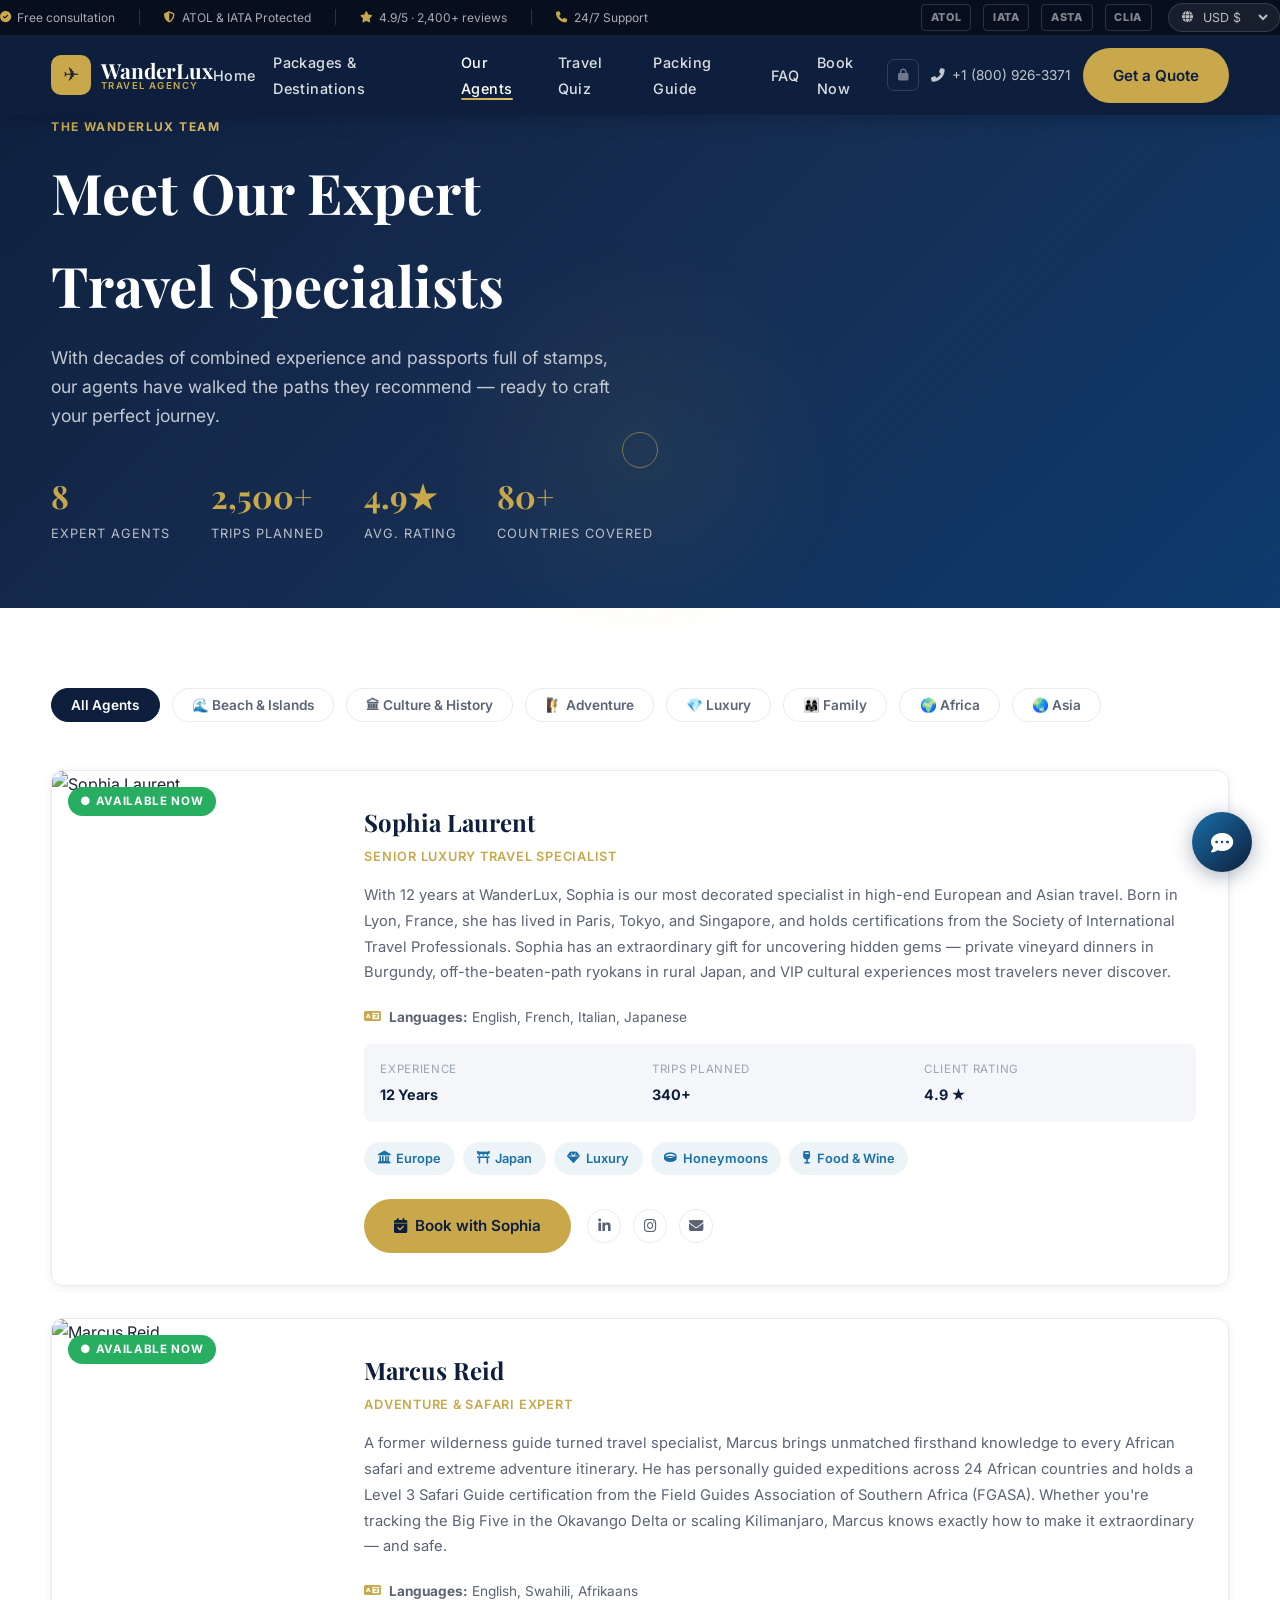
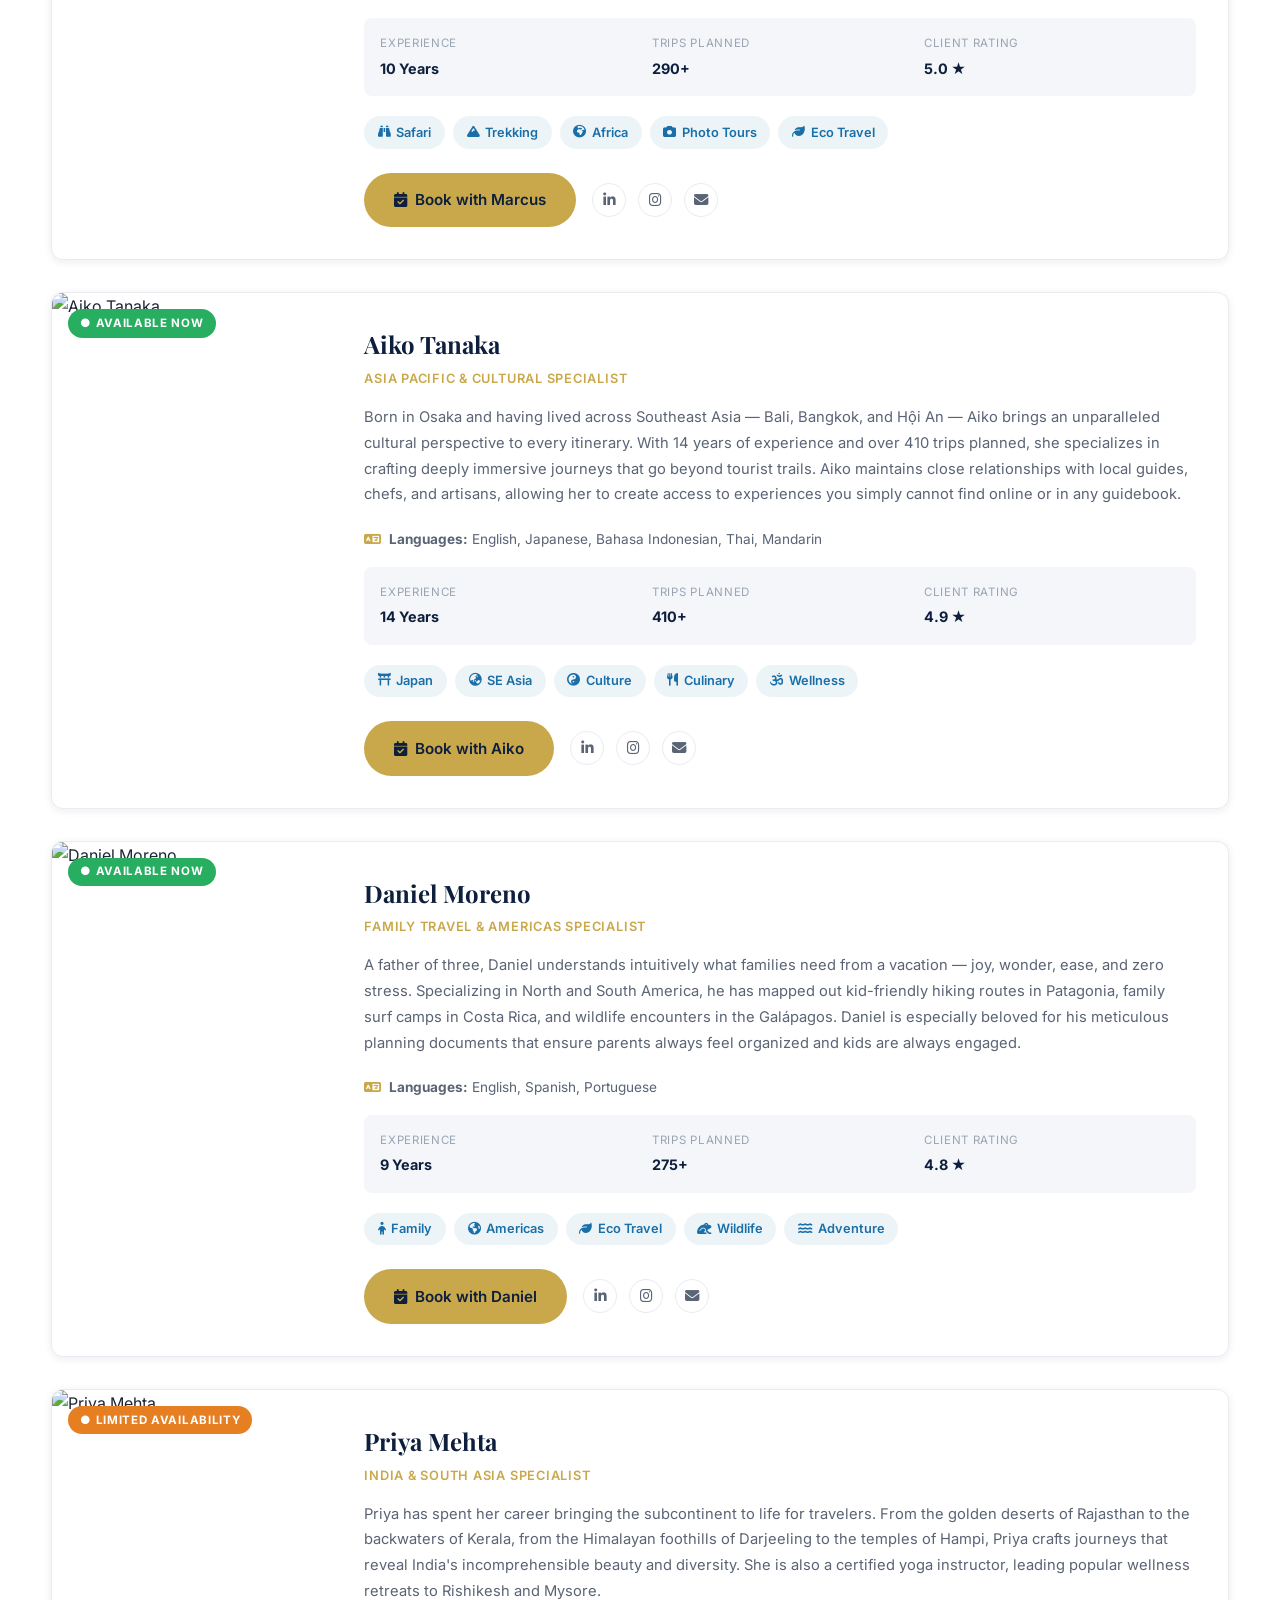
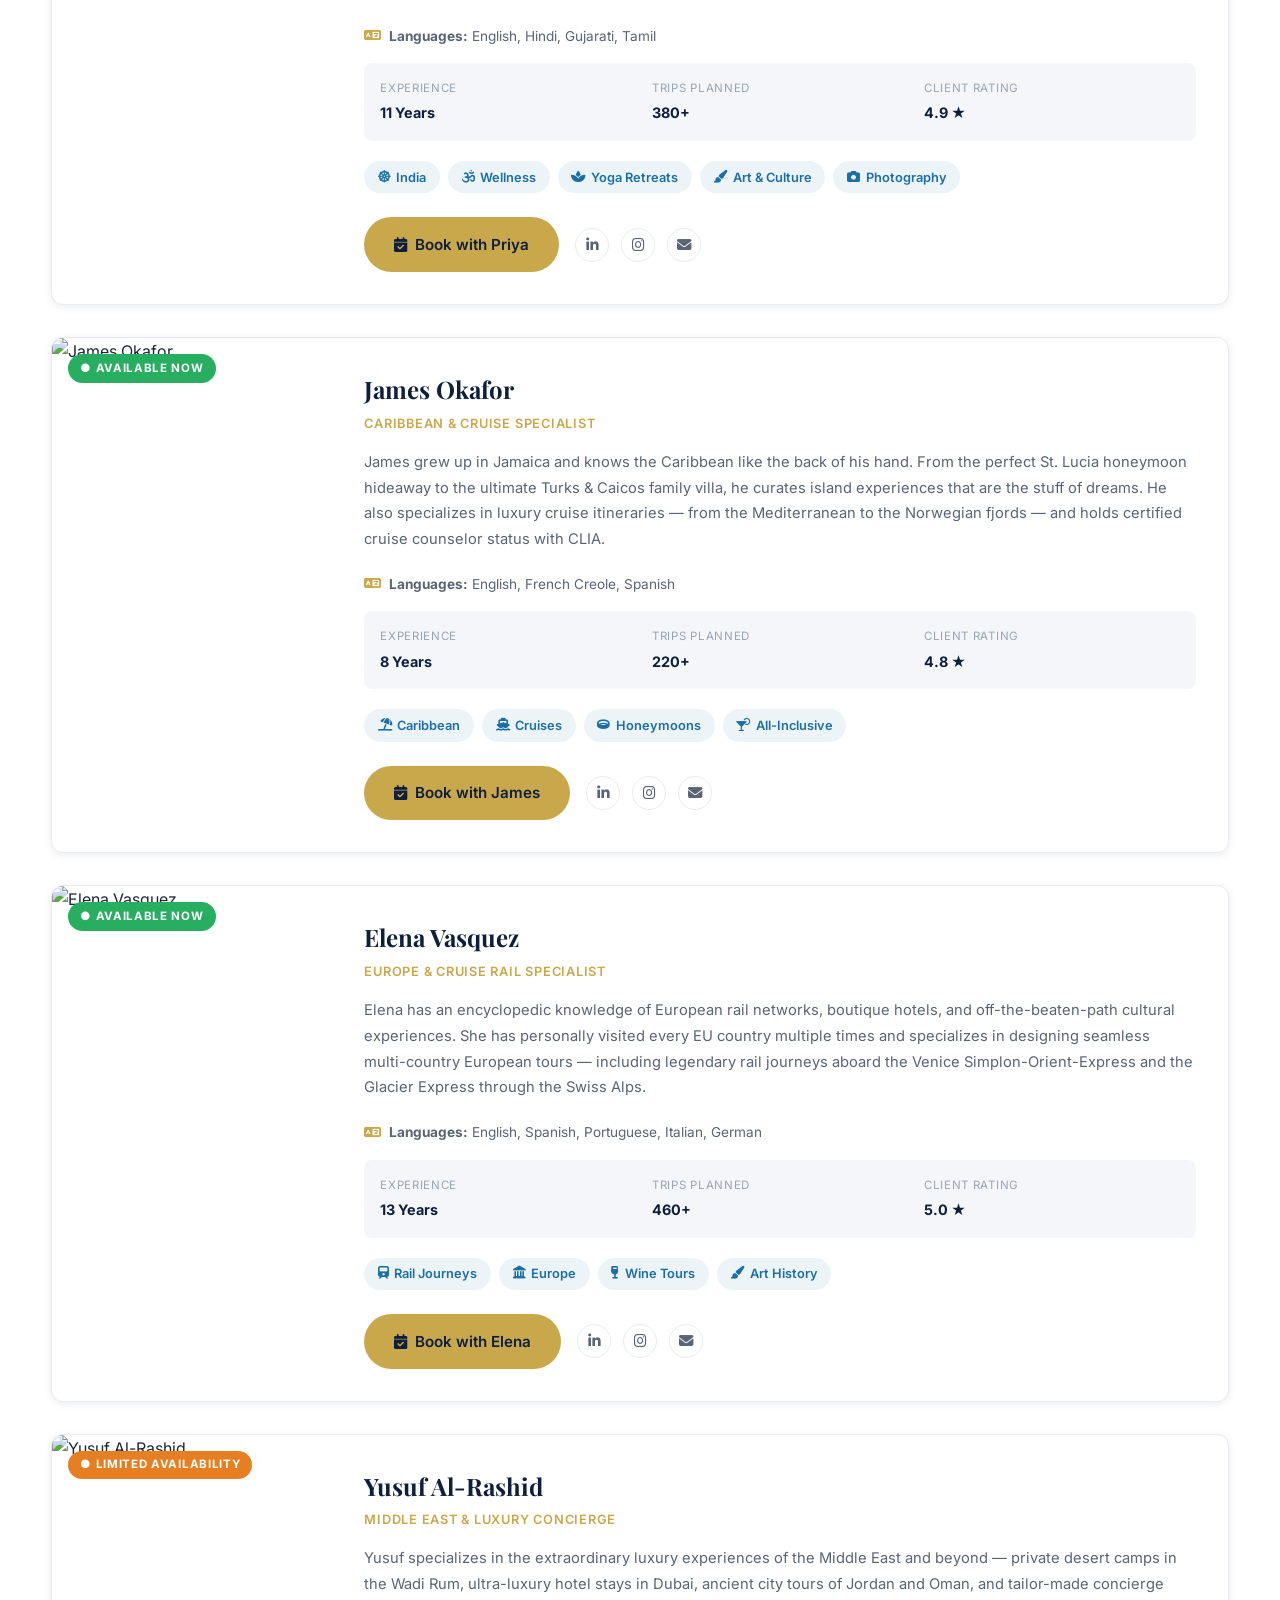
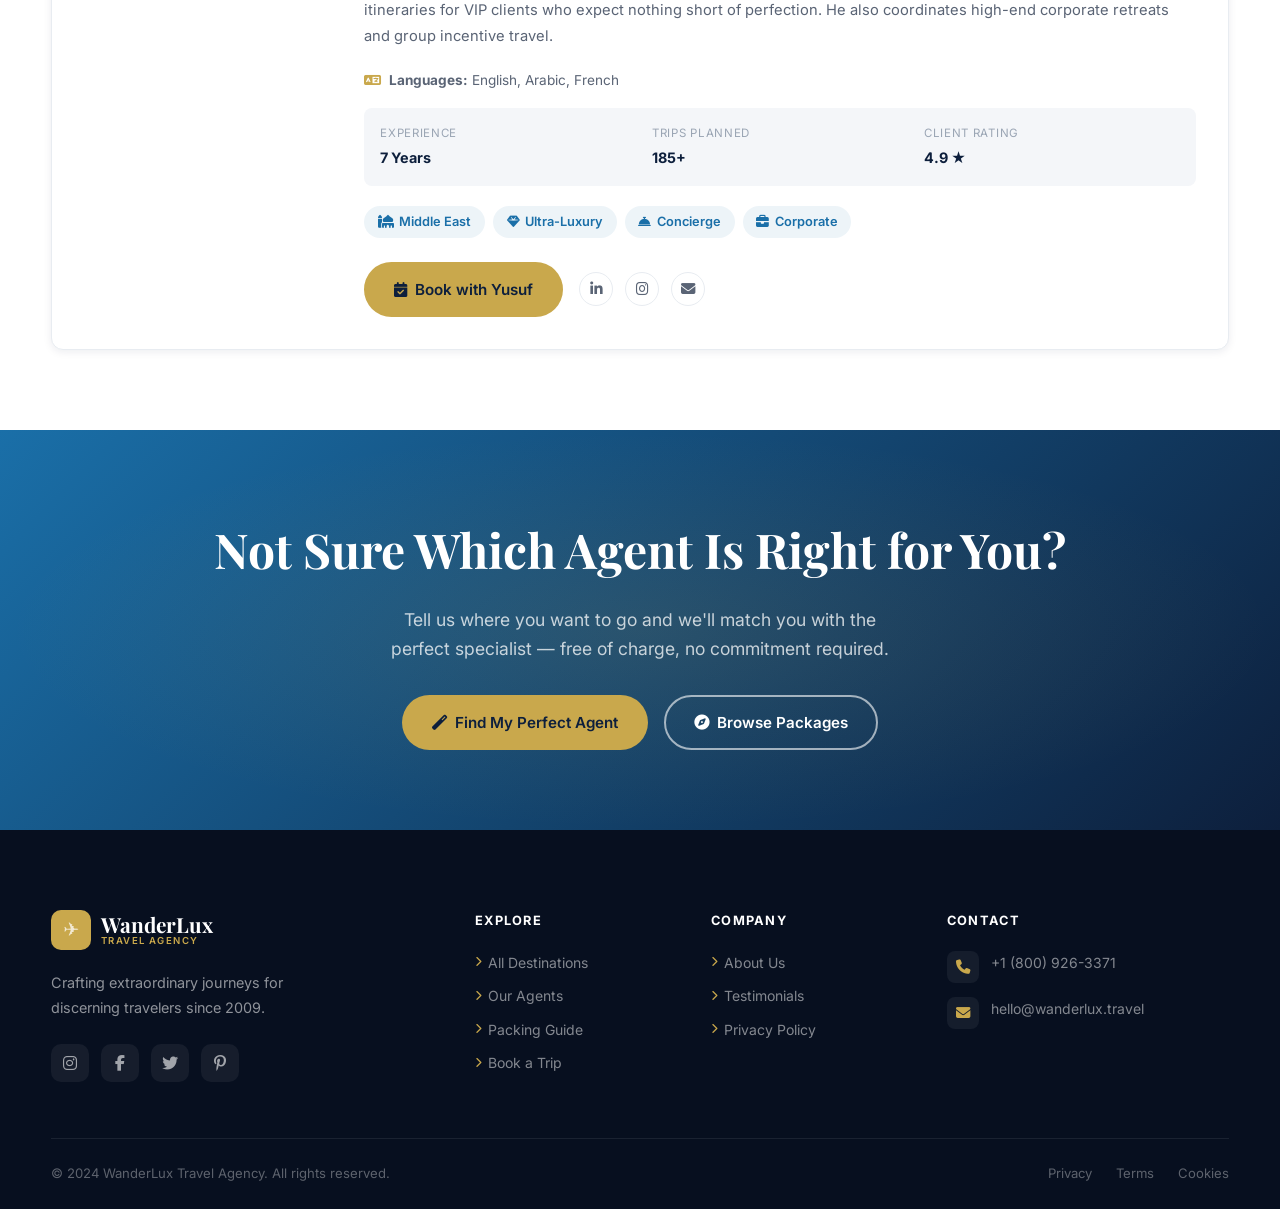
==== commit b04ddb3b: "Added staff booking page" ====
--- a/agents.html
+++ b/agents.html
@@ -172,10 +172,13 @@
           <li><a href="index.html">Home</a></li>
           <li><a href="packages.html">Packages & Destinations</a></li>
           <li><a href="agents.html" class="active">Our Agents</a></li>
+          <li><a href="travel-quiz.html">Travel Quiz</a></li>
           <li><a href="packing-guide.html">Packing Guide</a></li>
+          <li><a href="faq.html">FAQ</a></li>
           <li><a href="booking.html">Book Now</a></li>
         </ul>
         <div class="nav-cta">
+          <a href="staff-portal.html" class="nav-staff-btn" title="Staff Portal"><i class="fas fa-lock"></i></a>
           <span class="nav-phone"><i class="fas fa-phone-alt"></i> +1 (800) 926-3371</span>
           <a href="booking.html" class="btn btn-primary">Get a Quote</a>
         </div>
--- a/styles.css
+++ b/styles.css
@@ -149,12 +149,18 @@
 /* ── Navigation ─────────────────────────────────────────────── */
 #navbar {
   position: fixed;
-  top: 0;
+  top: 36px;           /* sits below trust bar by default */
   left: 0;
   right: 0;
   z-index: 1000;
   padding: 1.1rem 0;
-  transition: var(--transition);
+  transition: top .4s cubic-bezier(.4,0,.2,1), padding .3s ease,
+              background .3s ease, box-shadow .3s ease;
+}
+
+/* When trust bar has slid away, navbar snaps to top */
+#navbar.trust-hidden {
+  top: 0;
 }
 
 #navbar.transparent {
@@ -170,9 +176,17 @@
 .nav-inner {
   display: flex;
   align-items: center;
-  justify-content: space-between;
-  gap: 2rem;
-}
+  gap: 0;
+}
+
+/* Logo pinned left, never shrinks */
+.nav-logo  { flex-shrink: 0; }
+
+/* Links take all remaining space, centered */
+.nav-links { flex: 1; justify-content: center; }
+
+/* CTA pinned right, never shrinks */
+.nav-cta   { flex-shrink: 0; }
 
 .nav-logo {
   display: flex;
@@ -212,7 +226,7 @@
 .nav-links {
   display: flex;
   align-items: center;
-  gap: 2rem;
+  gap: 1.1rem;
 }
 
 .nav-links a {
@@ -249,7 +263,27 @@
 .nav-cta {
   display: flex;
   align-items: center;
-  gap: 1rem;
+  gap: .75rem;
+}
+
+/* ── Staff portal nav button ──────────────────────────────── */
+.nav-staff-btn {
+  width: 32px;
+  height: 32px;
+  border-radius: 7px;
+  display: flex;
+  align-items: center;
+  justify-content: center;
+  color: rgba(255,255,255,.4);
+  font-size: .75rem;
+  transition: var(--transition);
+  border: 1.5px solid rgba(255,255,255,.15);
+  flex-shrink: 0;
+}
+.nav-staff-btn:hover {
+  color: var(--gold);
+  border-color: rgba(201,168,76,.6);
+  background: rgba(201,168,76,.1);
 }
 
 .nav-phone {
@@ -305,7 +339,7 @@
 .hero-content {
   position: relative;
   z-index: 2;
-  padding: 7rem 0 5rem;
+  padding: 8.5rem 0 5rem;   /* 7rem + 36px trust bar */
   max-width: 720px;
 }
 
@@ -1770,8 +1804,27 @@
   .booking-summary { position: static; }
 }
 
+/* ── Navbar squeeze fix: hide phone, tighten links ────────────── */
+@media (max-width: 1080px) {
+  .nav-phone { display: none; }
+  .nav-links  { gap: .85rem; }
+  .nav-inner  { gap: .75rem; }
+}
+
+/* ── Further squeeze: shrink the Get a Quote button ──────────── */
+@media (max-width: 900px) {
+  .nav-cta .btn-primary {
+    padding: .55rem .9rem;
+    font-size: .8rem;
+  }
+  .nav-links { gap: .65rem; font-size: .82rem; }
+}
+
 @media (max-width: 768px) {
-  .nav-links, .nav-cta { display: none; }
+  .nav-links { display: none; }
+  /* Keep nav-cta visible but only show the staff lock icon */
+  .nav-cta .nav-phone,
+  .nav-cta .btn-primary { display: none; }
   .hamburger { display: flex; }
 
   .nav-links.open {
@@ -1807,3 +1860,1761 @@
 
 /* ── Page-specific wrappers ─────────────────────────────────── */
 .agents-page #agents { padding: 5rem 0; }
+
+/* ============================================================
+   GLOBAL ENHANCEMENTS — Chat, Currency, Trust, Quiz CTA, Alerts
+   ============================================================ */
+
+/* ── Trust / Accreditation Bar ──────────────────────────────── */
+.trust-bar {
+  position: fixed;
+  top: 0;
+  left: 0;
+  right: 0;
+  z-index: 1001;               /* above navbar */
+  height: 36px;
+  background: #070e1d;         /* slightly darker than navy for contrast */
+  border-bottom: 1px solid rgba(255,255,255,.06);
+  padding: 0;
+  display: flex;
+  align-items: center;
+  overflow: hidden;            /* clamp to exactly 36px — no wrapping bulge */
+  transform: translateY(0);
+  transition: transform .4s cubic-bezier(.4,0,.2,1);
+}
+
+.trust-bar.hidden {
+  transform: translateY(-100%);
+  pointer-events: none;
+}
+
+.trust-bar-inner {
+  display: flex;
+  align-items: center;
+  justify-content: space-between;
+  gap: 1rem;
+  flex-wrap: nowrap;           /* never wrap inside the bar */
+  min-width: 0;                /* allow flex children to shrink */
+}
+
+.trust-bar-items {
+  display: flex;
+  align-items: center;
+  gap: 1.5rem;
+  flex-wrap: nowrap;
+  min-width: 0;
+  overflow: hidden;
+}
+
+.trust-bar-item {
+  display: flex;
+  align-items: center;
+  gap: .4rem;
+  font-size: .75rem;
+  color: rgba(255,255,255,.65);
+  white-space: nowrap;
+}
+
+.trust-bar-item i {
+  color: var(--gold);
+  font-size: .7rem;
+}
+
+.trust-bar-accreditations {
+  display: flex;
+  align-items: center;
+  gap: .75rem;
+}
+
+.accred-badge {
+  font-size: .68rem;
+  font-weight: 800;
+  letter-spacing: .06em;
+  color: rgba(255,255,255,.5);
+  border: 1px solid rgba(255,255,255,.15);
+  padding: .2rem .55rem;
+  border-radius: 4px;
+  text-transform: uppercase;
+}
+
+.trust-bar-divider {
+  width: 1px;
+  height: 16px;
+  background: rgba(255,255,255,.15);
+}
+
+/* ── Currency Switcher ──────────────────────────────────────── */
+.currency-switcher {
+  display: flex;
+  align-items: center;
+  gap: .4rem;
+  background: rgba(255,255,255,.07);
+  border: 1px solid rgba(255,255,255,.12);
+  border-radius: 50px;
+  padding: .3rem .5rem .3rem .8rem;
+  cursor: pointer;
+  transition: var(--transition);
+  font-size: .78rem;
+  color: rgba(255,255,255,.7);
+}
+
+.currency-switcher:hover {
+  background: rgba(255,255,255,.12);
+  color: var(--white);
+}
+
+.currency-switcher select {
+  background: none;
+  border: none;
+  outline: none;
+  color: inherit;
+  font-size: inherit;
+  font-family: var(--font-body);
+  cursor: pointer;
+  padding-right: .25rem;
+}
+
+.currency-switcher select option {
+  background: var(--navy);
+  color: var(--white);
+}
+
+/* ── Floating Chat Widget ───────────────────────────────────── */
+#chatWidget {
+  position: fixed;
+  bottom: 1.75rem;
+  right: 1.75rem;
+  z-index: 9999;
+}
+
+#chatToggle {
+  width: 60px;
+  height: 60px;
+  border-radius: 50%;
+  background: linear-gradient(135deg, var(--ocean), var(--navy));
+  border: none;
+  cursor: pointer;
+  display: flex;
+  align-items: center;
+  justify-content: center;
+  font-size: 1.4rem;
+  color: var(--white);
+  box-shadow: 0 4px 20px rgba(13,31,60,.35);
+  transition: var(--transition);
+  position: relative;
+}
+
+#chatToggle:hover {
+  transform: scale(1.1);
+  box-shadow: 0 6px 28px rgba(13,31,60,.5);
+}
+
+.chat-badge {
+  position: absolute;
+  top: -3px;
+  right: -3px;
+  width: 20px;
+  height: 20px;
+  background: #e74c3c;
+  border-radius: 50%;
+  font-size: .65rem;
+  font-weight: 700;
+  color: var(--white);
+  display: grid;
+  place-items: center;
+  border: 2px solid var(--white);
+  animation: pulse-badge 2s infinite;
+}
+
+@keyframes pulse-badge {
+  0%, 100% { transform: scale(1); }
+  50%       { transform: scale(1.15); }
+}
+
+#chatPanel {
+  position: absolute;
+  bottom: 75px;
+  right: 0;
+  width: 340px;
+  background: var(--white);
+  border-radius: 16px;
+  box-shadow: 0 20px 60px rgba(13,31,60,.25);
+  overflow: hidden;
+  display: none;
+  animation: chatSlideUp .3s cubic-bezier(.4,0,.2,1);
+}
+
+@keyframes chatSlideUp {
+  from { opacity: 0; transform: translateY(20px) scale(.97); }
+  to   { opacity: 1; transform: translateY(0) scale(1); }
+}
+
+.chat-header {
+  background: linear-gradient(135deg, var(--navy), var(--ocean));
+  padding: 1.25rem 1.5rem;
+  color: var(--white);
+  display: flex;
+  align-items: center;
+  justify-content: space-between;
+}
+
+.chat-header-info {
+  display: flex;
+  align-items: center;
+  gap: .75rem;
+}
+
+.chat-agent-avatar {
+  width: 42px;
+  height: 42px;
+  border-radius: 50%;
+  overflow: hidden;
+  border: 2px solid rgba(255,255,255,.3);
+  flex-shrink: 0;
+}
+
+.chat-agent-avatar img {
+  width: 100%;
+  height: 100%;
+  object-fit: cover;
+}
+
+.chat-agent-name {
+  font-weight: 700;
+  font-size: .95rem;
+}
+
+.chat-agent-status {
+  font-size: .75rem;
+  opacity: .8;
+  display: flex;
+  align-items: center;
+  gap: .35rem;
+}
+
+.chat-agent-status::before {
+  content: '';
+  width: 8px;
+  height: 8px;
+  background: #2ecc71;
+  border-radius: 50%;
+  display: inline-block;
+}
+
+.chat-close,
+.chat-key-btn {
+  background: rgba(255,255,255,.15);
+  border: none;
+  color: var(--white);
+  width: 28px;
+  height: 28px;
+  border-radius: 50%;
+  display: grid;
+  place-items: center;
+  cursor: pointer;
+  font-size: .75rem;
+  transition: background var(--transition);
+  flex-shrink: 0;
+}
+.chat-close:hover,
+.chat-key-btn:hover { background: rgba(255,255,255,.28); }
+
+.chat-messages {
+  padding: 1.25rem;
+  max-height: 260px;
+  overflow-y: auto;
+  display: flex;
+  flex-direction: column;
+  gap: .85rem;
+  background: var(--gray-100);
+}
+
+.chat-msg {
+  display: flex;
+  gap: .6rem;
+  align-items: flex-end;
+}
+
+.chat-msg.agent { flex-direction: row; }
+.chat-msg.user  { flex-direction: row-reverse; }
+
+.chat-msg-avatar {
+  width: 30px;
+  height: 30px;
+  border-radius: 50%;
+  overflow: hidden;
+  flex-shrink: 0;
+  background: var(--gray-200);
+}
+
+.chat-msg-avatar img { width: 100%; height: 100%; object-fit: cover; }
+
+.chat-bubble {
+  padding: .6rem .9rem;
+  border-radius: 16px;
+  font-size: .85rem;
+  line-height: 1.55;
+  max-width: 220px;
+}
+
+.chat-msg.agent .chat-bubble {
+  background: var(--white);
+  color: var(--text);
+  border-bottom-left-radius: 4px;
+  box-shadow: var(--shadow-sm);
+}
+
+.chat-msg.user .chat-bubble {
+  background: var(--ocean);
+  color: var(--white);
+  border-bottom-right-radius: 4px;
+}
+
+.chat-time {
+  font-size: .65rem;
+  color: var(--gray-400);
+  margin-top: .15rem;
+  text-align: right;
+}
+
+.chat-quick-replies {
+  display: flex;
+  flex-wrap: wrap;
+  gap: .5rem;
+  padding: .75rem 1.25rem;
+  border-top: 1px solid var(--gray-200);
+  background: var(--white);
+}
+
+.quick-reply-btn {
+  font-size: .78rem;
+  background: none;
+  border: 1.5px solid var(--ocean);
+  color: var(--ocean);
+  padding: .35rem .85rem;
+  border-radius: 50px;
+  cursor: pointer;
+  font-weight: 600;
+  transition: var(--transition);
+  font-family: var(--font-body);
+}
+
+.quick-reply-btn:hover {
+  background: var(--ocean);
+  color: var(--white);
+}
+
+.chat-input-row {
+  display: flex;
+  gap: .5rem;
+  padding: .75rem 1rem;
+  border-top: 1px solid var(--gray-200);
+  background: var(--white);
+}
+
+.chat-input {
+  flex: 1;
+  border: 1.5px solid var(--gray-200);
+  border-radius: 50px;
+  padding: .55rem 1rem;
+  font-size: .875rem;
+  outline: none;
+  font-family: var(--font-body);
+  color: var(--text);
+  transition: border-color var(--transition);
+}
+
+.chat-input:focus { border-color: var(--ocean); }
+
+.chat-send {
+  width: 38px;
+  height: 38px;
+  border-radius: 50%;
+  background: var(--ocean);
+  color: var(--white);
+  border: none;
+  cursor: pointer;
+  display: grid;
+  place-items: center;
+  font-size: .85rem;
+  transition: var(--transition);
+  flex-shrink: 0;
+}
+
+.chat-send:hover { background: var(--ocean-light); }
+
+/* ── Chat: online dot on avatar ─────────────────────────────── */
+.chat-agent-avatar {
+  position: relative;
+}
+.chat-online-dot {
+  position: absolute;
+  bottom: 1px;
+  right: 1px;
+  width: 10px;
+  height: 10px;
+  background: #2ecc71;
+  border-radius: 50%;
+  border: 2px solid var(--navy);
+}
+
+/* ── Chat: typing indicator ─────────────────────────────────── */
+.typing-bubble {
+  display: flex !important;
+  align-items: center;
+  gap: 5px;
+  padding: .65rem 1rem !important;
+  min-width: 58px;
+}
+
+.typing-dot {
+  width: 7px;
+  height: 7px;
+  background: var(--gray-400);
+  border-radius: 50%;
+  animation: typingBounce 1.3s ease-in-out infinite;
+  flex-shrink: 0;
+}
+.typing-dot:nth-child(2) { animation-delay: .18s; }
+.typing-dot:nth-child(3) { animation-delay: .36s; }
+
+@keyframes typingBounce {
+  0%, 60%, 100% { transform: translateY(0);    opacity: .6; }
+  30%           { transform: translateY(-5px); opacity: 1;  }
+}
+
+/* ── Chat: status dot beside agent name ─────────────────────── */
+.status-dot {
+  display: inline-block;
+  width: 7px;
+  height: 7px;
+  background: #2ecc71;
+  border-radius: 50%;
+  margin-right: 2px;
+  vertical-align: middle;
+  animation: pulse-status 2s ease-in-out infinite;
+}
+
+@keyframes pulse-status {
+  0%, 100% { opacity: 1; }
+  50%       { opacity: .4; }
+}
+
+/* ── Price Alert Modal ──────────────────────────────────────── */
+#priceAlertModal {
+  position: fixed;
+  inset: 0;
+  z-index: 10000;
+  display: none;
+  align-items: center;
+  justify-content: center;
+  padding: 1rem;
+}
+
+#priceAlertModal.open { display: flex; }
+
+.modal-overlay {
+  position: absolute;
+  inset: 0;
+  background: rgba(13,31,60,.7);
+  backdrop-filter: blur(4px);
+  animation: fadeIn .25s ease;
+}
+
+.modal-box {
+  position: relative;
+  z-index: 2;
+  background: var(--white);
+  border-radius: 20px;
+  box-shadow: var(--shadow-lg);
+  max-width: 480px;
+  width: 100%;
+  overflow: hidden;
+  animation: modalSlideIn .35s cubic-bezier(.4,0,.2,1);
+}
+
+@keyframes modalSlideIn {
+  from { opacity: 0; transform: translateY(-30px) scale(.96); }
+  to   { opacity: 1; transform: translateY(0) scale(1); }
+}
+
+.modal-header {
+  background: linear-gradient(135deg, var(--navy), var(--ocean));
+  padding: 2rem;
+  text-align: center;
+  color: var(--white);
+  position: relative;
+}
+
+.modal-close {
+  position: absolute;
+  top: 1rem;
+  right: 1rem;
+  background: rgba(255,255,255,.15);
+  border: none;
+  color: var(--white);
+  width: 30px;
+  height: 30px;
+  border-radius: 50%;
+  cursor: pointer;
+  display: grid;
+  place-items: center;
+  font-size: .75rem;
+  transition: var(--transition);
+}
+
+.modal-close:hover { background: rgba(255,255,255,.3); }
+
+.modal-icon { font-size: 3rem; margin-bottom: .75rem; }
+
+.modal-title {
+  font-family: var(--font-head);
+  font-size: 1.4rem;
+  font-weight: 700;
+  margin-bottom: .4rem;
+}
+
+.modal-sub { font-size: .88rem; opacity: .8; }
+
+.modal-body { padding: 1.75rem; }
+
+.modal-benefits {
+  display: grid;
+  grid-template-columns: 1fr 1fr;
+  gap: .75rem;
+  margin-bottom: 1.5rem;
+}
+
+.modal-benefit {
+  display: flex;
+  align-items: flex-start;
+  gap: .5rem;
+  font-size: .82rem;
+  color: var(--gray-600);
+}
+
+.modal-benefit i { color: #27ae60; flex-shrink: 0; margin-top: 2px; }
+
+.modal-body input {
+  width: 100%;
+  border: 1.5px solid var(--gray-200);
+  border-radius: var(--radius-sm);
+  padding: .8rem 1rem;
+  font-size: .95rem;
+  color: var(--text);
+  font-family: var(--font-body);
+  margin-bottom: .75rem;
+  transition: border-color var(--transition);
+}
+
+.modal-body input:focus { outline: none; border-color: var(--ocean); }
+
+.modal-disclaimer {
+  font-size: .75rem;
+  color: var(--gray-400);
+  text-align: center;
+  margin-top: .75rem;
+  line-height: 1.5;
+}
+
+/* ── Quiz CTA Section ───────────────────────────────────────── */
+.quiz-cta-section {
+  padding: 5rem 0;
+  background: linear-gradient(135deg, #f0f4ff 0%, var(--cream) 100%);
+}
+
+.quiz-cta-inner {
+  display: grid;
+  grid-template-columns: 1fr 1fr;
+  gap: 3rem;
+  align-items: center;
+}
+
+.quiz-cta-text .section-label { margin-bottom: .6rem; }
+
+.quiz-cta-visual {
+  display: grid;
+  grid-template-columns: 1fr 1fr;
+  gap: 1rem;
+}
+
+.profile-card-mini {
+  background: var(--white);
+  border-radius: var(--radius);
+  padding: 1.25rem;
+  text-align: center;
+  box-shadow: var(--shadow-sm);
+  border: 1px solid var(--gray-200);
+  transition: var(--transition);
+  cursor: pointer;
+}
+
+.profile-card-mini:hover {
+  transform: translateY(-3px);
+  box-shadow: var(--shadow);
+  border-color: var(--ocean);
+}
+
+.profile-card-mini .emoji { font-size: 2rem; margin-bottom: .5rem; }
+.profile-card-mini .name { font-weight: 700; font-size: .875rem; color: var(--navy); }
+.profile-card-mini .sub  { font-size: .75rem; color: var(--gray-400); margin-top: .15rem; }
+
+/* ── Best Time to Visit badges ──────────────────────────────── */
+.best-time-badge {
+  display: inline-flex;
+  align-items: center;
+  gap: .3rem;
+  font-size: .7rem;
+  font-weight: 700;
+  background: rgba(39,174,96,.1);
+  color: #27ae60;
+  padding: .25rem .65rem;
+  border-radius: 50px;
+  letter-spacing: .04em;
+}
+
+.best-time-badge.peak {
+  background: rgba(231,76,60,.08);
+  color: #e74c3c;
+}
+
+/* ── Wishlist counter in nav ────────────────────────────────── */
+.wishlist-nav-btn {
+  position: relative;
+  background: rgba(255,255,255,.1);
+  border: 1px solid rgba(255,255,255,.2);
+  color: var(--white);
+  width: 36px;
+  height: 36px;
+  border-radius: 50%;
+  display: grid;
+  place-items: center;
+  font-size: .95rem;
+  cursor: pointer;
+  transition: var(--transition);
+}
+
+.wishlist-nav-btn:hover { background: rgba(255,255,255,.18); }
+
+.wishlist-count {
+  position: absolute;
+  top: -4px;
+  right: -4px;
+  width: 18px;
+  height: 18px;
+  background: #e74c3c;
+  border-radius: 50%;
+  font-size: .6rem;
+  font-weight: 700;
+  color: var(--white);
+  display: none;
+  place-items: center;
+  border: 2px solid var(--navy);
+}
+
+.wishlist-count.visible { display: grid; }
+
+/* ── Destination Best Time row ──────────────────────────────── */
+.dest-best-time {
+  display: flex;
+  align-items: center;
+  gap: .5rem;
+  margin-bottom: .75rem;
+  flex-wrap: wrap;
+}
+
+/* ── Toast notification ─────────────────────────────────────── */
+.toast {
+  position: fixed;
+  bottom: 5.5rem;
+  right: 1.75rem;
+  background: var(--navy);
+  color: var(--white);
+  padding: .8rem 1.25rem;
+  border-radius: var(--radius-sm);
+  font-size: .875rem;
+  font-weight: 500;
+  box-shadow: var(--shadow-lg);
+  z-index: 9998;
+  display: flex;
+  align-items: center;
+  gap: .6rem;
+  animation: toastIn .3s ease;
+  max-width: 280px;
+}
+
+.toast i { color: var(--gold); }
+
+@keyframes toastIn {
+  from { opacity: 0; transform: translateY(10px); }
+  to   { opacity: 1; transform: translateY(0); }
+}
+
+@keyframes toastOut {
+  from { opacity: 1; transform: translateY(0); }
+  to   { opacity: 0; transform: translateY(10px); }
+}
+
+/* ── Media query additions ──────────────────────────────────── */
+@media (max-width: 900px) {
+  /* Hide accreditation badges first */
+  .trust-bar-accreditations { display: none; }
+  .trust-bar-items { gap: 1rem; }
+}
+
+@media (max-width: 768px) {
+  .trust-bar-items { gap: .7rem; }
+  /* Hide middle two items — keep "Free consultation" + "24/7 Support" */
+  .trust-bar-item:nth-child(3),
+  .trust-bar-item:nth-child(4),
+  .trust-bar-divider:nth-child(2),
+  .trust-bar-divider:nth-child(3) { display: none; }
+  .quiz-cta-inner { grid-template-columns: 1fr; }
+  .quiz-cta-visual { display: none; }
+  #chatPanel { width: calc(100vw - 3.5rem); right: 0; }
+}
+
+@media (max-width: 520px) {
+  /* Only currency switcher remains — hide all text items */
+  .trust-bar-items { display: none; }
+  .trust-bar-inner { justify-content: flex-end; }
+}
+
+@media (max-width: 480px) {
+  #chatWidget { bottom: 1rem; right: 1rem; }
+}
+
+/* ============================================================
+   PREMIUM INTERACTION EFFECTS
+   ============================================================ */
+
+/* ── Scroll-progress bar ─────────────────────────────────────── */
+#scrollProgress {
+  position: fixed;
+  top: 0;
+  left: 0;
+  height: 3px;
+  background: linear-gradient(90deg, var(--gold), var(--ocean), var(--gold));
+  background-size: 200% 100%;
+  z-index: 9999;
+  width: 0%;
+  transition: width .1s linear;
+  animation: shimmerProgress 3s linear infinite;
+}
+
+@keyframes shimmerProgress {
+  0%   { background-position: 200% 0; }
+  100% { background-position: -200% 0; }
+}
+
+/* ── Cursor spotlight ────────────────────────────────────────── */
+#cursorSpotlight {
+  position: fixed;
+  top: 0;
+  left: 0;
+  pointer-events: none;
+  z-index: 9990;
+  width: 440px;
+  height: 440px;
+  border-radius: 50%;
+  background: radial-gradient(circle, rgba(201,168,76,.07) 0%, transparent 68%);
+  /* JS drives: translate(mouseX - 220px, mouseY - 220px) */
+  will-change: transform;
+  transition: opacity .4s ease;
+  opacity: 0;
+}
+
+body:not(.touch-device) #cursorSpotlight { opacity: 1; }
+
+/* ── Custom cursor ring (desktop only) ──────────────────────── */
+/* Native pointer stays visible — this is an additive aura ring  */
+#customCursor {
+  position: fixed;
+  top: 0;
+  left: 0;
+  pointer-events: none;
+  z-index: 99999;
+  transition: opacity .3s ease;
+}
+
+/* Dot is hidden — native cursor fills that role */
+.cursor-dot { display: none; }
+
+.cursor-ring {
+  width: 36px;
+  height: 36px;
+  border: 1.5px solid rgba(201,168,76,.55);
+  border-radius: 50%;
+  position: fixed;
+  top: 0;
+  left: 0;
+  /* translate(x - 18px, y - 18px) keeps the ring centred on the cursor */
+  will-change: transform;
+  transition: width .22s ease, height .22s ease,
+              border-color .22s ease, background .22s ease,
+              opacity .22s ease;
+}
+
+/* Hover state — ring grows slightly */
+body.cursor-hover .cursor-ring {
+  width: 52px;
+  height: 52px;
+  border-color: rgba(201,168,76,.75);
+  background: rgba(201,168,76,.06);
+}
+
+/* Click state — ring pulses inward */
+body.cursor-click .cursor-ring {
+  width: 28px;
+  height: 28px;
+  border-color: var(--gold);
+  background: rgba(201,168,76,.12);
+}
+
+/* ── Button ripple ───────────────────────────────────────────── */
+.btn {
+  overflow: hidden;
+  position: relative;
+}
+
+.ripple {
+  position: absolute;
+  border-radius: 50%;
+  background: rgba(255,255,255,.35);
+  transform: scale(0);
+  animation: rippleOut .6s linear;
+  pointer-events: none;
+}
+
+@keyframes rippleOut {
+  to { transform: scale(4); opacity: 0; }
+}
+
+/* ── Card hover lift (pure CSS — composited, zero layout cost) ── */
+/* Destination & package cards */
+.dest-card,
+.pkg-card {
+  transition: transform .32s cubic-bezier(.34,1.4,.64,1),
+              box-shadow .32s ease;
+}
+.dest-card:hover,
+.pkg-card:hover {
+  transform: translateY(-7px) scale(1.015);
+  box-shadow: 0 22px 50px rgba(13,31,60,.22);
+}
+
+/* Agent cards */
+.agent-card {
+  transition: transform .32s cubic-bezier(.34,1.4,.64,1),
+              box-shadow .32s ease;
+}
+.agent-card:hover {
+  transform: translateY(-5px);
+  box-shadow: 0 18px 44px rgba(13,31,60,.18);
+}
+
+/* Testimonial cards */
+.testi-card {
+  transition: transform .32s cubic-bezier(.34,1.4,.64,1),
+              box-shadow .32s ease;
+}
+.testi-card:hover {
+  transform: translateY(-4px);
+  box-shadow: 0 16px 40px rgba(13,31,60,.14);
+}
+
+/* Profile mini cards */
+.profile-card-mini {
+  transition: transform .28s cubic-bezier(.34,1.4,.64,1),
+              box-shadow .28s ease, border-color .28s ease;
+}
+.profile-card-mini:hover {
+  transform: translateY(-4px) scale(1.02);
+  border-color: var(--ocean);
+  box-shadow: 0 12px 30px rgba(26,111,168,.15);
+}
+
+/* Subtle diagonal glint on card hover via pseudo-element */
+.dest-card,
+.pkg-card,
+.agent-card {
+  overflow: hidden;
+  position: relative;
+}
+.dest-card::before,
+.pkg-card::before,
+.agent-card::before {
+  content: '';
+  position: absolute;
+  inset: 0;
+  border-radius: inherit;
+  background: linear-gradient(135deg,
+    rgba(255,255,255,.10) 0%,
+    rgba(255,255,255,.02) 45%,
+    transparent 55%);
+  opacity: 0;
+  transition: opacity .3s ease;
+  pointer-events: none;
+  z-index: 2;
+}
+.dest-card:hover::before,
+.pkg-card:hover::before,
+.agent-card:hover::before {
+  opacity: 1;
+}
+
+/* ── Page transition overlay ─────────────────────────────────── */
+#pageTransition {
+  position: fixed;
+  inset: 0;
+  background: var(--navy);
+  z-index: 99998;
+  pointer-events: none;
+  opacity: 0;
+  transition: opacity .35s ease;
+}
+
+#pageTransition.fade-out {
+  opacity: 1;
+}
+
+/* ── Stagger animation classes ───────────────────────────────── */
+.stagger-child {
+  opacity: 0;
+  transform: translateY(24px);
+  transition: opacity .55s ease, transform .55s ease;
+}
+
+.stagger-child.in-view {
+  opacity: 1;
+  transform: translateY(0);
+}
+
+/* ── Image lazy-load blur-up ─────────────────────────────────── */
+img.lazy-blur {
+  filter: blur(8px);
+  transition: filter .6s ease;
+}
+
+img.lazy-blur.loaded {
+  filter: blur(0);
+}
+
+/* ── Hover glow on cards ─────────────────────────────────────── */
+.dest-card::after,
+.pkg-card::after {
+  content: '';
+  position: absolute;
+  inset: 0;
+  border-radius: inherit;
+  box-shadow: inset 0 0 0 0 rgba(201,168,76,0);
+  transition: box-shadow .4s ease;
+  pointer-events: none;
+}
+
+.dest-card:hover::after,
+.pkg-card:hover::after {
+  box-shadow: inset 0 0 0 2px rgba(201,168,76,.35);
+}
+
+/* ── Animated gradient on section labels ─────────────────────── */
+.section-label {
+  background: linear-gradient(90deg, var(--gold), var(--gold-light), var(--gold));
+  background-size: 200% auto;
+  -webkit-background-clip: text;
+  -webkit-text-fill-color: transparent;
+  background-clip: text;
+  animation: textShimmer 3s linear infinite;
+}
+
+@keyframes textShimmer {
+  0%   { background-position: 0% center; }
+  100% { background-position: 200% center; }
+}
+
+/* Hover lift transitions live in the "Card hover lift" block above */
+
+/* ── Number counter ──────────────────────────────────────────── */
+.counter-num {
+  display: inline-block;
+  transition: none;
+}
+
+/* ── Floating parallax shapes (hero decoration) ──────────────── */
+.hero-shape {
+  position: absolute;
+  border-radius: 50%;
+  pointer-events: none;
+  will-change: transform;
+}
+
+.hero-shape-1 {
+  width: 300px;
+  height: 300px;
+  background: rgba(201,168,76,.04);
+  top: 15%;
+  right: 8%;
+  animation: floatShape 8s ease-in-out infinite;
+}
+
+.hero-shape-2 {
+  width: 180px;
+  height: 180px;
+  background: rgba(26,111,168,.06);
+  bottom: 20%;
+  right: 22%;
+  animation: floatShape 6s ease-in-out infinite reverse;
+}
+
+.hero-shape-3 {
+  width: 100px;
+  height: 100px;
+  background: rgba(201,168,76,.07);
+  top: 40%;
+  right: 35%;
+  animation: floatShape 10s ease-in-out infinite;
+}
+
+@keyframes floatShape {
+  0%, 100% { transform: translateY(0) rotate(0deg); }
+  33%       { transform: translateY(-20px) rotate(5deg); }
+  66%       { transform: translateY(10px) rotate(-3deg); }
+}
+
+/* ── Hero text entrance ──────────────────────────────────────── */
+.hero-badge    { animation: heroFadeUp .7s .2s both ease; }
+.hero-title    { animation: heroFadeUp .7s .4s both ease; }
+.hero-sub      { animation: heroFadeUp .7s .6s both ease; }
+.hero-actions  { animation: heroFadeUp .7s .75s both ease; }
+.hero-stats    { animation: heroFadeUp .7s .9s both ease; }
+
+@keyframes heroFadeUp {
+  from { opacity: 0; transform: translateY(28px); }
+  to   { opacity: 1; transform: translateY(0); }
+}
+
+/* ── Smooth underline nav links ──────────────────────────────── */
+.nav-links a::after {
+  height: 2px;
+  background: linear-gradient(90deg, var(--gold), var(--gold-light));
+  border-radius: 2px;
+}
+
+/* ── Agent card cover gradient animate ───────────────────────── */
+.agent-card .agent-cover {
+  background: linear-gradient(135deg, var(--navy), var(--ocean));
+  background-size: 200% 200%;
+  animation: gradientShift 6s ease infinite;
+}
+
+@keyframes gradientShift {
+  0%   { background-position: 0% 50%; }
+  50%  { background-position: 100% 50%; }
+  100% { background-position: 0% 50%; }
+}
+
+/* ── Input focus glow ─────────────────────────────────────────── */
+.form-group input:focus,
+.form-group select:focus,
+.form-group textarea:focus {
+  box-shadow: 0 0 0 3px rgba(26,111,168,.15), 0 0 16px rgba(26,111,168,.1);
+}
+
+/* ── Section entrance slide ──────────────────────────────────── */
+.section-header {
+  opacity: 0;
+  transform: translateY(20px);
+  transition: opacity .6s ease, transform .6s ease;
+}
+
+.section-header.revealed {
+  opacity: 1;
+  transform: translateY(0);
+}
+
+/* ── Smooth scroll thumb ─────────────────────────────────────── */
+::-webkit-scrollbar { width: 8px; }
+::-webkit-scrollbar-track { background: var(--gray-100); }
+::-webkit-scrollbar-thumb {
+  background: linear-gradient(var(--ocean), var(--navy));
+  border-radius: 50px;
+}
+::-webkit-scrollbar-thumb:hover { background: var(--gold); }
+
+/* ══════════════════════════════════════════════════════════════
+   DESTINATION DETAIL MODAL
+══════════════════════════════════════════════════════════════ */
+#destModal {
+  display: none;
+  position: fixed;
+  inset: 0;
+  z-index: 9500;
+  align-items: center;
+  justify-content: center;
+  padding: 1.5rem;
+}
+#destModal.open { display: flex; }
+
+.dest-modal-overlay {
+  position: absolute;
+  inset: 0;
+  background: rgba(13,31,60,.82);
+  backdrop-filter: blur(6px);
+  cursor: pointer;
+  animation: fadeIn .25s ease;
+}
+
+.dest-modal-panel {
+  position: relative;
+  z-index: 1;
+  background: var(--white);
+  border-radius: 20px;
+  width: 100%;
+  max-width: 940px;
+  max-height: 92vh;
+  overflow-y: auto;
+  box-shadow: 0 32px 80px rgba(13,31,60,.5);
+  animation: destModalIn .38s cubic-bezier(.34,1.1,.64,1);
+  display: flex;
+  flex-direction: column;
+}
+
+@keyframes destModalIn {
+  from { opacity: 0; transform: scale(.93) translateY(24px); }
+  to   { opacity: 1; transform: scale(1)   translateY(0);    }
+}
+
+/* Custom scrollbar inside panel */
+.dest-modal-panel::-webkit-scrollbar        { width: 5px; }
+.dest-modal-panel::-webkit-scrollbar-track  { background: transparent; }
+.dest-modal-panel::-webkit-scrollbar-thumb  { background: var(--gray-200); border-radius: 3px; }
+
+/* ── Hero ─────────────────────────────────────────────────── */
+.dest-modal-hero {
+  position: relative;
+  height: 340px;
+  overflow: hidden;
+  border-radius: 20px 20px 0 0;
+  flex-shrink: 0;
+}
+
+.dest-modal-hero img {
+  width: 100%;
+  height: 100%;
+  object-fit: cover;
+  transition: transform .5s ease;
+}
+
+.dest-modal-hero-gradient {
+  position: absolute;
+  inset: 0;
+  background: linear-gradient(to top,
+    rgba(13,31,60,.9) 0%,
+    rgba(13,31,60,.3) 55%,
+    transparent 100%);
+}
+
+.dest-modal-hero-content {
+  position: absolute;
+  bottom: 1.6rem;
+  left: 1.85rem;
+  right: 4rem;
+  color: var(--white);
+}
+
+.dest-modal-flag-loc {
+  font-size: .75rem;
+  font-weight: 700;
+  letter-spacing: .1em;
+  text-transform: uppercase;
+  color: var(--gold-light);
+  margin-bottom: .35rem;
+}
+
+.dest-modal-hero-name {
+  font-family: var(--font-head);
+  font-size: clamp(1.3rem, 2.8vw, 1.95rem);
+  font-weight: 700;
+  line-height: 1.2;
+  margin-bottom: .55rem;
+}
+
+.dest-modal-hero-tagline {
+  font-size: .87rem;
+  opacity: .88;
+  font-style: italic;
+}
+
+.dest-modal-meta-bar {
+  display: flex;
+  gap: 1.25rem;
+  flex-wrap: wrap;
+  margin-top: .65rem;
+  font-size: .8rem;
+  color: rgba(255,255,255,.9);
+}
+
+.dest-modal-meta-bar span {
+  display: flex;
+  align-items: center;
+  gap: .35rem;
+}
+
+.dest-modal-meta-bar i { color: var(--gold-light); font-size: .75rem; }
+
+.dest-modal-close-btn {
+  position: absolute;
+  top: 1rem;
+  right: 1rem;
+  width: 40px;
+  height: 40px;
+  border-radius: 50%;
+  border: none;
+  background: rgba(13,31,60,.55);
+  backdrop-filter: blur(4px);
+  color: var(--white);
+  font-size: 1rem;
+  display: grid;
+  place-items: center;
+  cursor: pointer;
+  transition: var(--transition);
+  z-index: 5;
+  flex-shrink: 0;
+}
+.dest-modal-close-btn:hover { background: var(--navy); transform: scale(1.1); }
+
+/* ── Gallery ──────────────────────────────────────────────── */
+.dest-modal-gallery {
+  display: flex;
+  gap: .55rem;
+  padding: .9rem 1.75rem;
+  overflow-x: auto;
+  scrollbar-width: none;
+  border-bottom: 1px solid var(--gray-200);
+  flex-shrink: 0;
+}
+.dest-modal-gallery::-webkit-scrollbar { display: none; }
+
+.dest-modal-thumb {
+  flex-shrink: 0;
+  width: 96px;
+  height: 66px;
+  border-radius: 8px;
+  overflow: hidden;
+  border: 2.5px solid transparent;
+  cursor: pointer;
+  transition: border-color var(--transition), transform var(--transition);
+}
+.dest-modal-thumb img  { width: 100%; height: 100%; object-fit: cover; }
+.dest-modal-thumb:hover,
+.dest-modal-thumb.active { border-color: var(--gold); transform: translateY(-2px); }
+
+/* ── Body ─────────────────────────────────────────────────── */
+.dest-modal-body { padding: 1.85rem; flex: 1; }
+
+.dest-modal-section-label {
+  font-size: .68rem;
+  font-weight: 700;
+  letter-spacing: .14em;
+  text-transform: uppercase;
+  color: var(--gold);
+  margin-bottom: .8rem;
+  display: flex;
+  align-items: center;
+  gap: .6rem;
+}
+.dest-modal-section-label::after {
+  content: '';
+  flex: 1;
+  height: 1px;
+  background: var(--gray-200);
+}
+
+.dest-modal-desc {
+  font-size: .97rem;
+  color: var(--gray-800);
+  line-height: 1.82;
+  margin-bottom: 2rem;
+}
+
+/* Highlights grid */
+.dest-modal-highlights {
+  display: grid;
+  grid-template-columns: repeat(auto-fill, minmax(195px, 1fr));
+  gap: .85rem;
+  margin-bottom: 2rem;
+}
+
+.dest-modal-highlight {
+  display: flex;
+  gap: .75rem;
+  align-items: flex-start;
+  padding: .9rem 1rem;
+  background: var(--gray-100);
+  border-radius: var(--radius-sm);
+  transition: var(--transition);
+  cursor: default;
+}
+.dest-modal-highlight:hover {
+  background: var(--cream);
+  transform: translateY(-2px);
+  box-shadow: var(--shadow-sm);
+}
+
+.dest-modal-hl-icon {
+  width: 38px;
+  height: 38px;
+  background: var(--navy);
+  color: var(--gold);
+  border-radius: 9px;
+  display: grid;
+  place-items: center;
+  flex-shrink: 0;
+  font-size: .85rem;
+}
+
+.dest-modal-hl-text {}
+.dest-modal-hl-title {
+  font-size: .88rem;
+  font-weight: 600;
+  color: var(--navy);
+  margin-bottom: .15rem;
+}
+.dest-modal-hl-desc {
+  font-size: .76rem;
+  color: var(--gray-600);
+  line-height: 1.45;
+}
+
+/* Info row */
+.dest-modal-info-row {
+  display: grid;
+  grid-template-columns: 1fr 1fr;
+  gap: .85rem;
+  margin-bottom: 2rem;
+}
+
+.dest-modal-info-box {
+  padding: 1.1rem 1.3rem;
+  background: var(--cream);
+  border-radius: var(--radius-sm);
+  border-left: 3px solid var(--gold);
+}
+.dest-modal-info-box h5 {
+  font-size: .7rem;
+  font-weight: 700;
+  letter-spacing: .11em;
+  text-transform: uppercase;
+  color: var(--gold);
+  margin-bottom: .35rem;
+}
+.dest-modal-info-box p {
+  font-size: .88rem;
+  color: var(--gray-800);
+  font-weight: 500;
+  line-height: 1.5;
+}
+
+/* Inclusions */
+.dest-modal-includes {
+  display: flex;
+  flex-wrap: wrap;
+  gap: .5rem;
+  margin-bottom: 2rem;
+}
+
+.dest-modal-include-pill {
+  display: flex;
+  align-items: center;
+  gap: .4rem;
+  font-size: .8rem;
+  color: var(--gray-800);
+  background: var(--white);
+  border: 1.5px solid var(--gray-200);
+  border-radius: 50px;
+  padding: .35rem .85rem;
+  transition: var(--transition);
+}
+.dest-modal-include-pill:hover { border-color: var(--ocean); color: var(--ocean); }
+.dest-modal-include-pill i { color: #27ae60; font-size: .72rem; }
+
+/* ── Footer CTA ───────────────────────────────────────────── */
+.dest-modal-footer-cta {
+  display: flex;
+  align-items: center;
+  justify-content: space-between;
+  padding: 1.35rem 1.85rem;
+  background: linear-gradient(135deg, var(--cream) 0%, #edf3f9 100%);
+  border-top: 1px solid var(--gray-200);
+  border-radius: 0 0 20px 20px;
+  gap: 1rem;
+  flex-wrap: wrap;
+  flex-shrink: 0;
+}
+
+.dest-modal-footer-price .from-label {
+  font-size: .7rem;
+  font-weight: 700;
+  letter-spacing: .1em;
+  text-transform: uppercase;
+  color: var(--gray-600);
+}
+.dest-modal-footer-price .price-amount {
+  font-family: var(--font-head);
+  font-size: 2rem;
+  font-weight: 700;
+  color: var(--navy);
+  line-height: 1;
+  margin: .1rem 0;
+}
+.dest-modal-footer-price .price-per {
+  font-size: .78rem;
+  color: var(--gray-600);
+}
+
+.dest-modal-footer-btns {
+  display: flex;
+  gap: .75rem;
+  flex-wrap: wrap;
+  align-items: center;
+}
+
+/* ── "See Details" / "Explore" button on cards ─────────────── */
+.btn-see-details {
+  display: inline-flex;
+  align-items: center;
+  gap: .4rem;
+  padding: .6rem 1.1rem;
+  font-size: .82rem;
+  font-weight: 600;
+  border-radius: 50px;
+  border: 1.5px solid var(--navy);
+  color: var(--navy);
+  background: transparent;
+  cursor: pointer;
+  transition: var(--transition);
+  font-family: var(--font-body);
+}
+.btn-see-details:hover {
+  background: var(--navy);
+  color: var(--white);
+  transform: translateY(-2px);
+  box-shadow: 0 6px 18px rgba(13,31,60,.2);
+}
+
+/* Full-width variant for dest-cards */
+.dest-explore-btn {
+  width: 100%;
+  justify-content: center;
+  margin-top: .85rem;
+  padding: .6rem 1rem;
+  background: rgba(13,31,60,.05);
+  border: 1.5px solid var(--gray-200);
+  border-radius: 8px;
+  font-size: .82rem;
+  font-weight: 600;
+  color: var(--navy);
+  cursor: pointer;
+  display: flex;
+  align-items: center;
+  gap: .45rem;
+  transition: var(--transition);
+  font-family: var(--font-body);
+}
+.dest-explore-btn:hover {
+  background: var(--navy);
+  color: var(--white);
+  border-color: var(--navy);
+  transform: translateY(-2px);
+}
+
+/* ── Responsive ───────────────────────────────────────────── */
+@media (max-width: 640px) {
+  #destModal { padding: .75rem; }
+  .dest-modal-hero { height: 230px; }
+  .dest-modal-hero-name { font-size: 1.2rem; }
+  .dest-modal-panel { border-radius: 16px; }
+  .dest-modal-gallery { padding: .65rem 1.1rem; }
+  .dest-modal-thumb { width: 78px; height: 55px; }
+  .dest-modal-body { padding: 1.25rem; }
+  .dest-modal-highlights { grid-template-columns: 1fr 1fr; }
+  .dest-modal-info-row { grid-template-columns: 1fr; }
+  .dest-modal-footer-cta { padding: 1rem 1.25rem; flex-direction: column; align-items: flex-start; }
+  .dest-modal-footer-btns { width: 100%; }
+  .dest-modal-footer-btns .btn { flex: 1; justify-content: center; }
+}
+
+/* ══════════════════════════════════════════════════════════════
+   DESTINATION DETAILS MODAL  (.ddm-*)
+   ══════════════════════════════════════════════════════════════ */
+#destDetailsModal {
+  display: none;
+  position: fixed;
+  inset: 0;
+  z-index: 9000;
+  align-items: center;
+  justify-content: center;
+  padding: 1rem;
+}
+#destDetailsModal.open { display: flex; }
+
+.ddm-overlay {
+  position: absolute;
+  inset: 0;
+  background: rgba(5, 15, 40, 0.72);
+  backdrop-filter: blur(6px);
+  -webkit-backdrop-filter: blur(6px);
+}
+
+.ddm-box {
+  position: relative;
+  z-index: 1;
+  background: var(--white);
+  border-radius: 20px;
+  width: 100%;
+  max-width: 1000px;
+  max-height: 92vh;
+  overflow: hidden;
+  display: flex;
+  flex-direction: column;
+  box-shadow: 0 30px 80px rgba(0,0,0,.35);
+  animation: ddmIn .32s cubic-bezier(.34,1.56,.64,1) forwards;
+}
+@keyframes ddmIn {
+  from { opacity: 0; transform: scale(.94) translateY(16px); }
+  to   { opacity: 1; transform: scale(1)   translateY(0);    }
+}
+
+.ddm-close {
+  position: absolute;
+  top: 1rem;
+  right: 1rem;
+  z-index: 10;
+  width: 36px;
+  height: 36px;
+  border-radius: 50%;
+  background: rgba(255,255,255,.92);
+  border: none;
+  cursor: pointer;
+  display: flex;
+  align-items: center;
+  justify-content: center;
+  color: var(--navy);
+  font-size: .9rem;
+  transition: var(--transition);
+  box-shadow: 0 2px 8px rgba(0,0,0,.15);
+}
+.ddm-close:hover { background: var(--navy); color: var(--white); transform: rotate(90deg); }
+
+.ddm-inner {
+  display: grid;
+  grid-template-columns: 1fr 1fr;
+  overflow: hidden;
+  flex: 1;
+}
+
+/* ── Gallery ── */
+.ddm-gallery {
+  display: flex;
+  flex-direction: column;
+  background: var(--gray-900, #0d1f3c);
+}
+.ddm-img-wrap {
+  position: relative;
+  flex: 1;
+  overflow: hidden;
+  min-height: 280px;
+}
+.ddm-img {
+  width: 100%;
+  height: 100%;
+  object-fit: cover;
+  transition: opacity .2s ease;
+}
+.ddm-gal-btn {
+  position: absolute;
+  top: 50%;
+  transform: translateY(-50%);
+  background: rgba(255,255,255,.85);
+  border: none;
+  width: 38px;
+  height: 38px;
+  border-radius: 50%;
+  cursor: pointer;
+  display: flex;
+  align-items: center;
+  justify-content: center;
+  color: var(--navy);
+  font-size: .85rem;
+  transition: var(--transition);
+  box-shadow: 0 2px 8px rgba(0,0,0,.2);
+}
+.ddm-gal-btn:hover { background: var(--navy); color: var(--white); }
+.ddm-prev { left: .75rem; }
+.ddm-next { right: .75rem; }
+.ddm-counter {
+  position: absolute;
+  bottom: .65rem;
+  right: .85rem;
+  background: rgba(0,0,0,.5);
+  color: #fff;
+  font-size: .72rem;
+  font-weight: 600;
+  padding: .2rem .55rem;
+  border-radius: 20px;
+  letter-spacing: .04em;
+}
+.ddm-thumbs {
+  display: flex;
+  gap: .4rem;
+  padding: .6rem .75rem;
+  background: rgba(0,0,0,.35);
+  overflow-x: auto;
+  scrollbar-width: thin;
+  scrollbar-color: rgba(255,255,255,.3) transparent;
+}
+.ddm-thumb {
+  width: 68px;
+  height: 50px;
+  object-fit: cover;
+  border-radius: 7px;
+  cursor: pointer;
+  opacity: .6;
+  border: 2px solid transparent;
+  transition: opacity .2s, border-color .2s;
+  flex-shrink: 0;
+}
+.ddm-thumb.active,
+.ddm-thumb:hover { opacity: 1; border-color: var(--gold); }
+
+/* ── Info column ── */
+.ddm-info {
+  display: flex;
+  flex-direction: column;
+  gap: 0;
+  overflow-y: auto;
+  padding: 2rem 2rem 1.5rem;
+  scrollbar-width: thin;
+  scrollbar-color: var(--gray-200) transparent;
+}
+.ddm-loc {
+  font-size: .78rem;
+  font-weight: 600;
+  text-transform: uppercase;
+  letter-spacing: .08em;
+  color: var(--ocean);
+  margin-bottom: .35rem;
+}
+.ddm-title {
+  font-family: var(--font-head);
+  font-size: 1.4rem;
+  color: var(--navy);
+  line-height: 1.25;
+  margin-bottom: .9rem;
+}
+.ddm-price-row {
+  display: flex;
+  align-items: baseline;
+  gap: .5rem;
+  margin-bottom: 1rem;
+  padding-bottom: 1rem;
+  border-bottom: 1.5px solid var(--gray-100, #f0f2f5);
+}
+.ddm-price-block { display: flex; align-items: baseline; gap: .35rem; }
+.ddm-from { font-size: .72rem; color: var(--gray-500); text-transform: uppercase; letter-spacing: .06em; }
+.ddm-price { font-family: var(--font-head); font-size: 1.75rem; font-weight: 700; color: var(--navy); }
+.ddm-per   { font-size: .78rem; color: var(--gray-500); }
+.ddm-desc {
+  font-size: .88rem;
+  line-height: 1.7;
+  color: var(--gray-600);
+  margin-bottom: 1.1rem;
+}
+.ddm-section { margin-bottom: 1rem; }
+.ddm-section-title {
+  font-size: .78rem;
+  font-weight: 700;
+  text-transform: uppercase;
+  letter-spacing: .07em;
+  color: var(--navy);
+  margin-bottom: .5rem;
+  display: flex;
+  align-items: center;
+  gap: .4rem;
+}
+.ddm-section-title i { color: var(--gold); }
+.ddm-highlights,
+.ddm-included {
+  list-style: none;
+  padding: 0;
+  margin: 0;
+  display: flex;
+  flex-direction: column;
+  gap: .3rem;
+}
+.ddm-highlights li,
+.ddm-included li {
+  font-size: .82rem;
+  color: var(--gray-700);
+  display: flex;
+  align-items: flex-start;
+  gap: .5rem;
+  line-height: 1.45;
+}
+.ddm-highlights li i { color: var(--gold); margin-top: .15rem; flex-shrink: 0; }
+.ddm-included  li i { color: #27ae60;     margin-top: .15rem; flex-shrink: 0; }
+.ddm-itinerary {
+  list-style: none;
+  padding: 0;
+  margin: 0;
+  counter-reset: itin;
+  display: flex;
+  flex-direction: column;
+  gap: .3rem;
+}
+.ddm-itinerary li {
+  font-size: .8rem;
+  color: var(--gray-600);
+  line-height: 1.5;
+  padding-left: 1.4rem;
+  position: relative;
+}
+.ddm-itinerary li::before {
+  counter-increment: itin;
+  content: counter(itin);
+  position: absolute;
+  left: 0;
+  top: .05em;
+  width: 18px;
+  height: 18px;
+  background: var(--navy);
+  color: #fff;
+  border-radius: 50%;
+  font-size: .6rem;
+  font-weight: 700;
+  display: flex;
+  align-items: center;
+  justify-content: center;
+}
+.ddm-cta {
+  margin-top: 1.25rem;
+  justify-content: center;
+  font-size: .92rem;
+  padding: .8rem 1.5rem;
+}
+
+/* ── Responsive ── */
+@media (max-width: 780px) {
+  .ddm-inner { grid-template-columns: 1fr; }
+  .ddm-box   { max-height: 96vh; border-radius: 16px; }
+  .ddm-gallery { max-height: 260px; }
+  .ddm-img-wrap { min-height: 200px; }
+  .ddm-thumbs { display: none; }
+  .ddm-info { padding: 1.25rem 1.25rem 1rem; }
+  .ddm-title { font-size: 1.15rem; }
+  .ddm-price { font-size: 1.4rem; }
+}
+@media (max-width: 480px) {
+  #destDetailsModal { padding: 0; align-items: flex-end; }
+  .ddm-box { border-radius: 18px 18px 0 0; max-height: 94vh; }
+}
